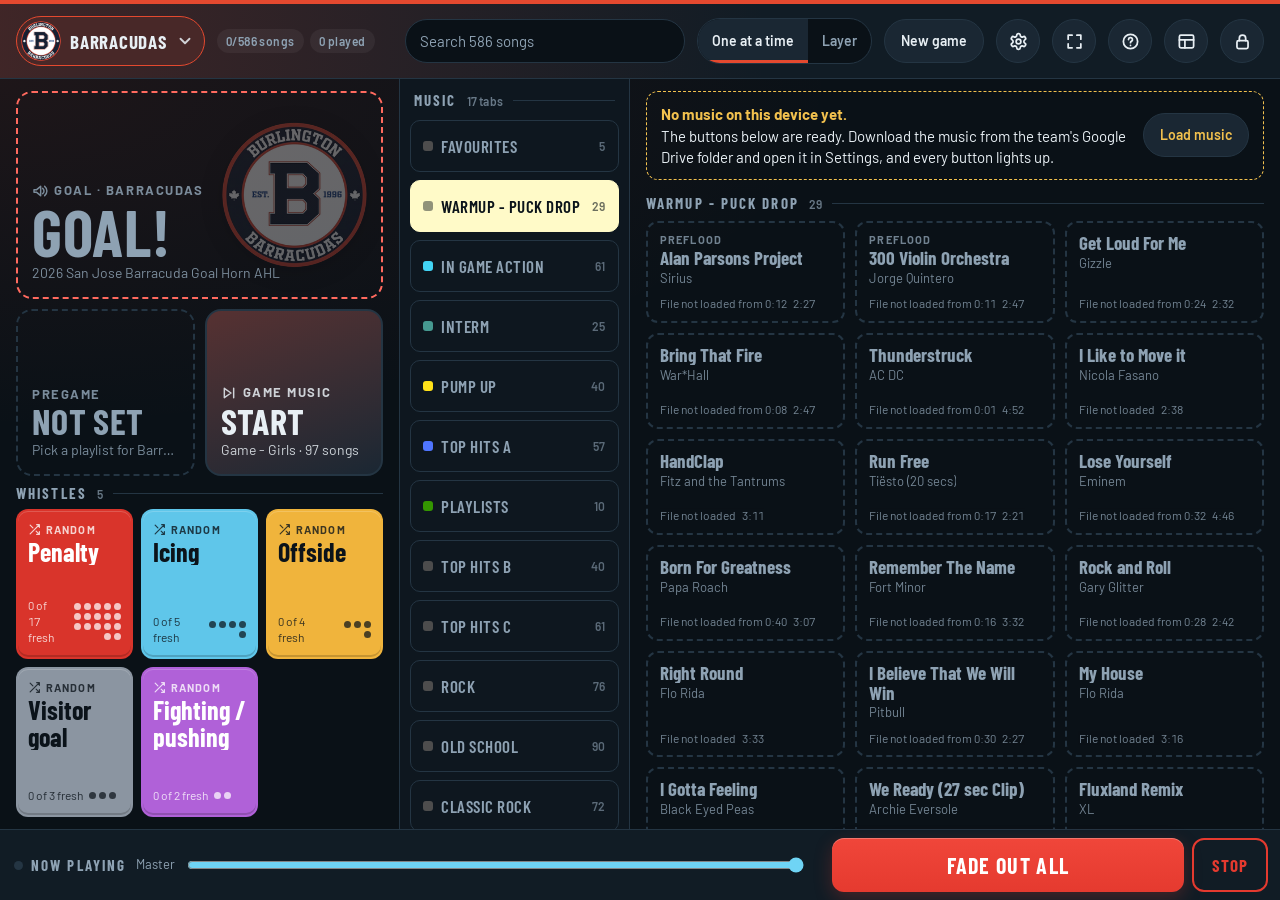
==== index.html @ 8b7231d2 "v3.6.0: Landscape fits a 10-11" tablet; Tab settings › Colour for new buttons - Landscape: header on" ====
<!doctype html>
<html lang="en">
<head>
<meta charset="utf-8">
<meta http-equiv="Content-Security-Policy" content="default-src 'self'; script-src 'self'; style-src 'self' 'unsafe-inline'; img-src 'self' data: blob:; media-src 'self' blob:; font-src 'self' data:; connect-src 'self' https://www.googleapis.com https://*.googleusercontent.com; worker-src 'self'; manifest-src 'self'; object-src 'none'; base-uri 'none'; form-action 'none'">
<meta name="viewport" content="width=device-width, initial-scale=1, viewport-fit=cover">
<meta name="theme-color" content="#0b131a">
<meta name="application-name" content="Rinkside">
<meta name="mobile-web-app-capable" content="yes">
<meta name="apple-mobile-web-app-title" content="Rinkside">
<meta name="apple-mobile-web-app-capable" content="yes">
<meta name="apple-mobile-web-app-status-bar-style" content="black-translucent">
<link rel="manifest" href="manifest.webmanifest">
<link rel="icon" type="image/png" sizes="192x192" href="icon-192.png">
<link rel="icon" type="image/svg+xml" href="icon.svg">
<link rel="apple-touch-icon" href="apple-touch-icon.png">
<title>Rinkside DJ</title>
<link rel="stylesheet" href="app.css">
</head>
<body>
<div class="app">
  <header class="head">
    <div id="teams" class="teams" role="group" aria-label="Team"></div>
    <div class="brand"><span id="projMeta" class="meta-line num">Loading…</span></div>
    <input id="search" class="search" type="search" placeholder="Search songs" aria-label="Search songs" autocomplete="off">
    <div id="mode" class="seg admin" role="group" aria-label="When a new sound starts">
      <button data-mode="one" aria-pressed="true">One at a time</button>
      <button data-mode="layer" aria-pressed="false">Layer</button>
    </div>
    <button id="newGame" class="btn admin">New game</button>
    <button id="editBtn" class="btn admin edit-toggle" aria-pressed="false"><svg viewBox="0 0 24 24" aria-hidden="true"><path d="M4 20h4L19 9l-4-4L4 16zM14 6l4 4"/></svg><span>Edit</span></button>
    <button id="settingsBtn" class="btn icon admin" aria-label="Settings" title="Settings"><svg viewBox="0 0 24 24" aria-hidden="true"><path d="M12.22 2h-.44a2 2 0 0 0-2 2v.18a2 2 0 0 1-1 1.73l-.43.25a2 2 0 0 1-2 0l-.15-.08a2 2 0 0 0-2.73.73l-.22.38a2 2 0 0 0 .73 2.73l.15.1a2 2 0 0 1 1 1.72v.51a2 2 0 0 1-1 1.74l-.15.09a2 2 0 0 0-.73 2.73l.22.38a2 2 0 0 0 2.73.73l.15-.08a2 2 0 0 1 2 0l.43.25a2 2 0 0 1 1 1.73V20a2 2 0 0 0 2 2h.44a2 2 0 0 0 2-2v-.18a2 2 0 0 1 1-1.73l.43-.25a2 2 0 0 1 2 0l.15.08a2 2 0 0 0 2.73-.73l.22-.39a2 2 0 0 0-.73-2.73l-.15-.08a2 2 0 0 1-1-1.74v-.5a2 2 0 0 1 1-1.74l.15-.09a2 2 0 0 0 .73-2.73l-.22-.38a2 2 0 0 0-2.73-.73l-.15.08a2 2 0 0 1-2 0l-.43-.25a2 2 0 0 1-1-1.73V4a2 2 0 0 0-2-2z"/><circle cx="12" cy="12" r="3"/></svg></button>
    <button id="fullBtn" class="btn icon" aria-pressed="false" aria-label="Full screen" title="Full screen" hidden><svg viewBox="0 0 24 24" aria-hidden="true"><path d="M4 9V4h5M20 9V4h-5M4 15v5h5M20 15v5h-5"/></svg></button>
    <button id="helpBtn" class="btn icon" aria-label="Help" title="Help"><svg viewBox="0 0 24 24" aria-hidden="true"><circle cx="12" cy="12" r="9"/><path d="M9.5 9.5a2.5 2.5 0 1 1 3.5 2.3c-.7.3-1 .9-1 1.7M12 17h.01"/></svg></button>
    <button id="viewBtn" class="btn admin view-btn" aria-haspopup="menu" aria-expanded="false"><svg viewBox="0 0 24 24" aria-hidden="true"><rect x="3" y="4" width="18" height="16" rx="2"/><path d="M3 10h18M10 10v10"/></svg><span>Change view</span></button>
    <button id="lockBtn" class="btn lock" aria-pressed="false" aria-label="Lock controls for volunteers"><svg viewBox="0 0 24 24" aria-hidden="true"><rect x="5" y="11" width="14" height="10" rx="2"/><path d="M8 11V8a4 4 0 0 1 8 0v3"/></svg><span>Lock</span></button>
  </header>

  <nav id="tabs" class="tabs" role="tablist" aria-label="Tabs"></nav>

  <main id="main" class="main"></main>

  <aside class="dock" aria-label="Now playing">
    <div class="dock-head">
      <h2><span class="live-dot" aria-hidden="true"></span>Now playing</h2>
      <label class="vol"><span>Master</span> <input id="master" type="range" min="0" max="1" step="0.01" aria-label="Master volume"></label>
    </div>
    <div id="dockList" class="dock-list"></div>
    <div class="dock-actions">
      <button id="fadeAll" class="fade-all">Fade out all</button>
      <button id="stopAll" class="stop-all">Stop</button>
    </div>
  </aside>
</div>

<!-- ============ Editor (filled in by app.js) ============ -->
<dialog id="editor" aria-labelledby="edTitle">
  <div class="dlg-head">
    <h2 id="edTitle">Edit</h2>
    <button id="edDone" class="btn">Done</button>
  </div>
  <div id="edBody" class="dlg-body"></div>
</dialog>

<!-- ============ Settings ============ -->
<dialog id="settings" aria-labelledby="settingsTitle" class="settings-dlg">
  <div class="dlg-head">
    <h2 id="settingsTitle">Settings</h2>
    <button id="closeSettings" class="btn">Done</button>
  <div class="stabs" role="tablist" aria-label="Settings sections">
    <button type="button" role="tab" id="stab-updates" data-stab="updates" aria-controls="spanel-updates">Updates</button>
    <button type="button" role="tab" id="stab-publish" data-stab="publish" aria-controls="spanel-publish" hidden>Publish <span id="pubCount" class="tab-count" hidden></span></button>
    <button type="button" role="tab" id="stab-playback" data-stab="playback" aria-controls="spanel-playback">Playback</button>
    <button type="button" role="tab" id="stab-phone" data-stab="phone" aria-controls="spanel-phone">This device</button>
  </div>
  </div>
  <div class="dlg-body">
    <section class="spanel" id="spanel-updates" role="tabpanel" aria-labelledby="stab-updates" data-panel="updates">
    <h3 id="driveSection">Get the newest music and buttons</h3>
    <p class="hint" id="driveIntroOnline">Gets the newest layout and any new or changed songs from the team's Google Drive folder (<b>Hockey Music App</b>). You'll sign in with your Google account: only people the organizer has shared the folder with can download. The first time downloads every song (about 2&nbsp;GB), so use good wifi and keep the app open until it finishes.</p>
    <p class="hint warn-text" id="driveNotReady" hidden>Getting music needs Google sign-in, which only works when Rinkside is opened from its Home Screen icon or its web address (scalisec.github.io/rinkside).</p>
    <div class="row">
      <button id="driveCheck" class="btn primary" hidden>Check for updates</button>
      <button id="driveSwitch" class="btn" hidden>Switch Google account</button>
    </div>
    <div id="driveStatus" class="drive-status">
    <div id="drivePlan" class="confirm" hidden>
      <p id="drivePlanText"></p>
      <label class="setting" id="driveLayoutRow"><span id="driveLayoutLbl"></span><input id="driveLayoutOpt" type="checkbox" checked></label>
      <label class="setting" id="driveSongsRow"><span id="driveSongsLbl"></span><input id="driveSongsOpt" type="checkbox" checked></label>
      <label class="setting" id="driveButtonsRow" hidden><span id="driveButtonsLbl"></span><input id="driveButtonsOpt" type="checkbox" checked></label>
      <label class="setting" id="drivePruneRow"><span id="drivePruneLbl"></span><input id="drivePruneOpt" type="checkbox"></label>
      <div class="row"><button id="driveGo" class="btn primary">Add to this device</button><button id="driveNo" class="btn">Cancel</button></div>
    </div>
    <div id="driveMeter" class="meter" hidden role="progressbar" aria-label="Progress"><i></i></div>
    <div class="row" id="driveStopRow" hidden><button id="driveStop" class="btn">Stop</button></div>
    <p id="driveProgress" class="progress drive-progress" aria-live="polite"></p>
    </div>
    <p id="driveLast" class="hint"></p>
    </section>

    <section class="spanel" id="spanel-publish" role="tabpanel" aria-labelledby="stab-publish" data-panel="publish" hidden>
    <div id="publishBox" class="publish" hidden>
      <p class="hint">Sends your changes, and any songs you added, to Google Drive. Volunteers get them the next time they tap Check for updates. Nothing in Drive is deleted, and Drive keeps earlier versions.</p>
      <div id="pubTargets" class="pub-targets">
        <div class="pub-row" id="pubBaseRow" data-target="base">
          <span class="pub-icon" aria-hidden="true"><svg viewBox="0 0 24 24"><path d="M9 18V5l12-2v13"/><circle cx="6" cy="18" r="3"/><circle cx="18" cy="16" r="3"/></svg></span>
          <span class="pub-text"><b>Shared library</b><small id="pubBaseSum"></small></span>
          <button id="drivePublish" class="btn">Publish</button>
        </div>
        <div id="pubTeams"></div>
      </div>
      <details id="redoBox" class="clean-list" hidden><summary id="redoSum">Changes you still need to make again</summary>
        <p class="hint">You got the latest layout from Drive before publishing, so these changes from this device were replaced. Make them again in Edit, then publish.</p>
        <ul id="redoList"></ul>
        <div class="row"><button id="redoClear" class="btn">Done, clear this list</button></div>
      </details>
      <div id="pubPlan" class="confirm" hidden>
        <p id="pubPlanText"></p>
        <div class="row"><button id="pubGo" class="btn primary">Publish now</button><button id="pubNo" class="btn">Cancel</button></div>
      </div>
    </div>
    <div id="advanced" class="advanced" hidden>
      <h3>Organizer</h3>
      <div id="adminRow" class="row" hidden><button id="adminOpen" class="btn">Admin: teams and access</button></div>
      <div class="share-card">
        <b>Layout file</b>
        <p class="hint">The tabs, buttons, playlists and teams in one small file: a backup, or a way to try a layout before publishing it. Drive also keeps earlier layouts in its version history.</p>
        <div class="row"><button id="saveLayout" class="btn">Save layout file…</button><label class="btn file-btn">Open a layout file<input id="openShow" type="file" accept=".json,application/json"></label></div>
      </div>
      <div id="confirmOpen" class="confirm" hidden>
        <p id="confirmText"></p>
        <div class="row"><button id="confirmYes" class="btn primary">Open it</button><button id="confirmNo" class="btn">Cancel</button></div>
      </div>
      <p id="shareProgress" class="progress" aria-live="polite"></p>
    </div>
    </section>

    <section class="spanel" id="spanel-playback" role="tabpanel" aria-labelledby="stab-playback" data-panel="playback" hidden>
    <div class="setting"><span>Fade-out length</span><span id="fadeLenOut" class="num"></span>
      <input id="fadeLen" type="range" min="0.5" max="8" step="0.5" aria-label="Fade-out length"></div>
    <div class="setting"><span>Playlist crossfade</span><span id="xfadeLenOut" class="num"></span>
      <input id="xfadeLen" type="range" min="0" max="10" step="0.5" aria-label="Playlist crossfade"></div>
    <label class="setting"><span>Skip songs already played this game</span><input id="skipPlayed" type="checkbox"></label>
    </section>

    <section class="spanel" id="spanel-phone" role="tabpanel" aria-labelledby="stab-phone" data-panel="phone" hidden>
    <h3>Teams</h3>
    <div id="teamList" class="team-list"></div>
    <details id="followWrap" class="follow" hidden><summary>Teams on this device</summary>
      <p class="hint">Pick the teams you run music for. Only these appear in the team button at the top.</p>
      <div id="followList"></div>
    </details>
    <h3>Music on this device</h3>
    <div id="libStat" class="stat">0</div>
    <p class="hint">Songs are saved on this device, so game day works without wifi. To add a new song to a button, use <b>Edit</b> › <b>Add songs</b>.</p>
    <div class="row"><button id="cleanCheck" class="btn">Clean up storage</button></div>
    <p class="hint">Finds extra copies of songs and songs no button uses, and tells you exactly what would be removed before anything is deleted. It can also remove all the music from this device.</p>
    <div id="cleanPlan" class="confirm" hidden>
      <p id="cleanIntro"></p>
      <label class="setting" id="cleanDupRow"><span><b id="cleanDupLbl"></b><br><small>The same song saved more than once (for example added by hand and downloaded from Drive). One copy of each is kept (the one from the team's Drive folder when there is one), so every button still plays.</small></span><input id="cleanDupOpt" type="checkbox" checked></label>
      <details id="cleanDupList" class="clean-list"><summary>See the copies that would be removed</summary><ul></ul></details>
      <label class="setting" id="cleanUnusedRow"><span><b id="cleanUnusedLbl"></b><br><small id="cleanUnusedWhy"></small></span><input id="cleanUnusedOpt" type="checkbox"></label>
      <details id="cleanUnusedList" class="clean-list"><summary>See the songs that would be removed</summary><ul></ul></details>
      <label class="setting" id="cleanAllRow"><span><b id="cleanAllLbl"></b><br><small>Every song on this device. The buttons stay, but nothing plays until you download the music again with <b>Check for updates</b> (about 2&nbsp;GB, on wifi).</small></span><input id="cleanAllOpt" type="checkbox"></label>
      <p id="cleanKept"></p>
      <p id="cleanAfter"></p>
      <div class="row"><button id="cleanGo" class="btn primary">Remove</button><button id="cleanNo" class="btn">Cancel</button></div>
    </div>
    <p id="cleanProgress" class="progress" aria-live="polite"></p>
    <p id="storageWarn" class="hint warn-text" hidden>This copy was opened in a way that can't save music on the device, so you'll need to add your music each time. Open Rinkside from its Home Screen icon (not a private browsing window) to keep your music.</p>
    <details id="missingWrap"><summary><span id="missingCount">0</span> songs still missing</summary><ul id="missingList" class="missing-list"></ul></details>
    <p id="storageInfo" class="hint"></p>
    <h3>Start over</h3>
    <p class="hint">Made a mess with Edit? This puts back the team's layout from Google Drive: the tabs, buttons and playlists everyone else has. Changes you made on this device are replaced. Your music stays.</p>
    <div class="row"><button id="resetShow" class="btn">Reset to the Drive layout</button></div>
    <p id="resetProgress" class="progress" aria-live="polite"></p>
    <p class="hint about" data-about></p>
    </section>
  </div>
</dialog>

<!-- ============ Admin (organizers only) ============ -->
<dialog id="admin" aria-labelledby="adminTitle" class="admin-dlg">
  <div class="dlg-head">
    <div class="admin-title"><h2 id="adminTitle">Admin</h2><small id="adminChecked">Teams, people and access</small></div>
    <div class="row"><button id="adminCheck" class="btn">Check again</button><button id="adminClose" class="btn">Done</button></div>
    <div class="stabs admin-tabs" role="tablist" aria-label="Admin views">
      <button type="button" role="tab" id="atab-teams" data-atab="teams" aria-controls="apanel-teams">Teams</button>
      <button type="button" role="tab" id="atab-people" data-atab="people" aria-controls="apanel-people">People</button>
      <button type="button" role="tab" id="atab-library" data-atab="library" aria-controls="apanel-library">Shared library</button>
    </div>
  </div>
  <div class="dlg-body">
    <p id="adminProgress" class="progress" aria-live="polite"></p>
    <section id="apanel-teams" class="apanel" role="tabpanel" aria-labelledby="atab-teams" data-apanel="teams">
      <div id="adminTiles" class="admin-tiles"></div>
      <div class="admin-tools">
        <label class="admin-search"><svg viewBox="0 0 24 24" aria-hidden="true"><circle cx="11" cy="11" r="7"/><path d="M20 20l-4-4"/></svg><input id="adminSearch" type="search" placeholder="Search teams or people" aria-label="Search teams or people" autocomplete="off"></label>
        <div id="adminFilters" class="admin-filters" role="group" aria-label="Show"></div>
        <button id="adminAddTeam" class="btn">+ Add a team</button>
      </div>
      <div class="admin-split">
        <div class="admin-list">
          <div class="admin-cols" aria-hidden="true"><span>Team</span><span>Music volunteers</span><span>Viewers</span><span>Own songs</span><span>Last published</span><span>Status</span></div>
          <div id="adminTeams" class="admin-teams" role="list"></div>
        </div>
        <aside id="adminDetail" class="admin-detail" aria-live="polite"></aside>
      </div>
    </section>
    <section id="apanel-people" class="apanel" role="tabpanel" aria-labelledby="atab-people" data-apanel="people" hidden>
      <div class="admin-tools">
        <label class="admin-search"><svg viewBox="0 0 24 24" aria-hidden="true"><circle cx="11" cy="11" r="7"/><path d="M20 20l-4-4"/></svg><input id="adminPeopleSearch" type="search" placeholder="Search people" aria-label="Search people" autocomplete="off"></label>
        <span id="adminPeopleCount" class="hint"></span>
        <button id="adminCopyAll" class="btn">Copy all emails</button>
      </div>
      <div class="admin-grid-wrap"><table id="adminPeople" class="admin-grid"></table></div>
      <p class="hint"><span class="role-chip editor">Editor</span> changes and publishes · <span class="role-chip viewer">Viewer</span> plays · <span class="role-chip missing">No library</span> has a team but not the shared library, so no music. Add or remove people with Share in Google Drive.</p>
    </section>
    <section id="apanel-library" class="apanel" role="tabpanel" aria-labelledby="atab-library" data-apanel="library" hidden>
      <p class="hint">Who the <b>Hockey Music App</b> folder is shared with. Editors can publish the shared library; Viewers can download it.</p>
      <div id="adminAccess" class="admin-access"><p class="hint">Tap Check again.</p></div>
      <p class="hint warn-text">Also add every new person in Google Cloud (Rinkside project › Google Auth Platform › Audience › <b>Test users</b>). The app can't see that list.</p>
    </section>
  </div>
</dialog>

<!-- ============ Help / FAQ ============ -->
<dialog id="help" aria-labelledby="helpTitle" class="help">
  <div class="dlg-head">
    <h2 id="helpTitle">Help</h2>
    <button class="btn" data-close-help>Done</button>
  </div>
  <div class="dlg-body">
    <p class="version-line" data-version></p>
    <a class="guide-link" href="guide/" target="_blank" rel="noopener">
      <svg viewBox="0 0 24 24" aria-hidden="true"><path d="M4 19.5A2.5 2.5 0 0 1 6.5 17H20V3H6.5A2.5 2.5 0 0 0 4 5.5z"/><path d="M4 19.5V21h16"/></svg>
      <span><b>Full guide</b><small>Every question, step by step, for iPhone and Android. Opens in your browser.</small></span>
      <svg class="out" viewBox="0 0 24 24" aria-hidden="true"><path d="M7 17L17 7M9 7h8v8"/></svg>
    </a>

    <h3>Game day</h3>
    <ol class="steps">
      <li>At home on wifi: <b>Settings › Check for updates</b>.</li>
      <li>At the rink: connect Bluetooth first, then open the app.</li>
      <li>Tap <b>New game</b> twice to clear last game's “Played” marks.</li>
      <li>Pick the music under the <b>Whistles</b> (In Game Action, Warmup…), then tap a button to play it. Tap it again to fade it out. <b>Game music</b>: each tap plays the next song.</li>
      <li><b>Fade out all</b> when the puck drops. <b>Stop</b> cuts everything at once.</li>
    </ol>

    <h3>Common questions</h3>
    <details><summary>Nothing plays.</summary>
      <p>Check the phone or tablet volume and the Master slider, and that Bluetooth is connected. Buttons with a dashed outline are songs not on this device yet: tap <b>Settings › Check for updates</b> on wifi.</p></details>
    <details><summary>The sound is a little late on the speaker.</summary>
      <p>Bluetooth always adds a short delay. Tap the goal horn as soon as the goal is scored. A cable to the sound system has no delay.</p></details>
    <details><summary>The screen turns off during the game.</summary>
      <p><b>iPhone / iPad:</b> Settings app › Display &amp; Brightness › Auto-Lock › the longest time. <b>Android:</b> Settings › Display › Screen timeout › the longest time.</p></details>
    <details><summary>It says “A new version of Rinkside is ready.”</summary>
      <p>Tap <b>Update now</b> when nothing is playing (close Settings first). Your music, buttons and settings stay. Small fixes install by themselves; the screen may blink for a second.</p></details>
    <details><summary>The team button shows the wrong teams.</summary>
      <p>It lists the teams your Google account has access to. Tap <b>Settings › Check for updates</b> on wifi. Team missing? Ask your organizer. Too many teams? <b>Settings › This device › Teams on this device</b>.</p></details>
    <details><summary>How do the random buttons (Penalty, Icing…) work?</summary>
      <p>Each tap plays a song from that group that hasn't played yet this game. A group with only a few songs comes back around sooner.</p></details>
    <details><summary>My phone is running out of space.</summary>
      <p><b>Settings › This device › Clean up storage</b>. It shows what it would remove before anything is deleted.</p></details>
    <details><summary>I'm my team's music volunteer. How do I change our music?</summary>
      <p>Tap <b>Check for updates</b>, then <b>Edit</b>. Tap the team button to pick the goal horn and playlists. Then <b>Settings › Publish</b> and tap <b>Publish</b> next to your team.</p></details>
    <details><summary>Where did the tabs go?</summary>
      <p>Everything is on <b>Game Day</b> now. GOAL!, Pregame, Game music and the Whistles stay at the top. Pick a tab right under the Whistles (a row on phones, a list on tablets) and its buttons appear. To switch, tap <b>Change view</b> next to the lock: <b>Classic</b> (the old screen), <b>Portrait</b> (row), <b>Landscape</b> (list) or <b>Default</b>. The tabs across the top come back in <b>Edit</b>.</p></details>
    <details><summary>How do I move a button?</summary>
      <p>Tap <b>Edit</b>, then <b>press and hold</b> the button until it lifts up, and drag it to its new spot. Then <b>Settings › Publish</b> so everyone gets the new order.</p></details>
    <details><summary>I made a mess. Can I undo?</summary>
      <p><b>Settings › This device › Reset to the Drive layout</b> (tap twice). Your music stays.</p></details>

    <div id="helpOrganizer" hidden>
    <h3>For organizers</h3>
    <p class="hint"><b>Settings › Publish</b> shows each place you can publish to and what changed. <b>Admin</b> (in the same tab) shows every team, who has access, and what needs attention. New songs you put in Drive get buttons when you tap Check for updates. To give a tab's new songs a colour (say, orange for Halloween): Edit › Tab settings › Colour for new buttons. To move a button, tap Edit, then press and hold it and drag. The full guide covers publishing, Admin and the layout file.</p>
    </div>

    <details id="whatsNew" class="whats-new"><summary>What's new</summary><div id="notesList"></div>
      <p class="hint"><a href="#appHistory" id="toHistory">Every past update</a></p></details>
    <details id="appHistory" class="whats-new app-history"><summary>App history: every update</summary><div id="historyList"></div></details>
    <p class="hint">Still stuck? Send your organizer the version line at the top and what happened.</p>
    <p class="hint about" data-about></p>
  </div>
</dialog>

<!-- ============ A question that needs an answer (e.g. songs already on this device) ============ -->
<dialog id="ask" class="ask" aria-labelledby="askTitle">
  <div class="dlg-head"><h2 id="askTitle"></h2></div>
  <div class="dlg-body">
    <p id="askText"></p>
    <details id="askListWrap" class="clean-list"><summary id="askListSum"></summary><ul id="askList"></ul></details>
    <div id="askBtns" class="ask-btns"></div>
  </div>
</dialog>

<div id="updateBar" class="update-bar" role="status" hidden>
  <p><svg viewBox="0 0 24 24" aria-hidden="true"><path d="M12 19V5M5 12l7-7 7 7"/></svg><span>A new version of Rinkside is ready<span id="updateVer"></span>.</span></p>
  <details id="updateNotes" class="rn-wrap" hidden><summary>See what's new</summary><div id="updateNotesList"></div></details>
  <div class="update-btns"><button id="updateNow" class="btn primary" type="button">Update now</button><button id="updateLater" class="btn" type="button">Later</button></div>
</div>
<div id="newsBar" class="update-bar" role="status" hidden>
  <p><svg viewBox="0 0 24 24" aria-hidden="true"><path d="M20 6 9 17l-5-5"/></svg><span>Rinkside updated to <span id="newsVer"></span>.</span></p>
  <div class="update-btns"><button id="newsSee" class="btn primary" type="button">See what's new</button><button id="newsOk" class="btn" type="button">OK</button></div>
</div>
<div id="toast" class="toast" role="status" hidden></div>

<script src="version.js"></script>
<script src="app.js"></script>
</body>
</html>
---- app.css ----
/* Fonts are bundled so the app looks the same with no internet at the rink. */
@font-face { font-family: "Barlow"; font-weight: 400; font-style: normal; font-display: swap; src: url(fonts/barlow-latin-400-normal.woff2) format("woff2"); }
@font-face { font-family: "Barlow"; font-weight: 500; font-style: normal; font-display: swap; src: url(fonts/barlow-latin-500-normal.woff2) format("woff2"); }
@font-face { font-family: "Barlow"; font-weight: 600; font-style: normal; font-display: swap; src: url(fonts/barlow-latin-600-normal.woff2) format("woff2"); }
@font-face { font-family: "Barlow"; font-weight: 700; font-style: normal; font-display: swap; src: url(fonts/barlow-latin-700-normal.woff2) format("woff2"); }
@font-face { font-family: "Barlow Condensed"; font-weight: 600; font-style: normal; font-display: swap; src: url(fonts/barlow-condensed-latin-600-normal.woff2) format("woff2"); }
@font-face { font-family: "Barlow Condensed"; font-weight: 700; font-style: normal; font-display: swap; src: url(fonts/barlow-condensed-latin-700-normal.woff2) format("woff2"); }

/* Rinkside Soundboard styles
   Single dark theme on purpose: rink booths are dim, and the button colours
   from your Sound Show project read best on a dark surface.
   --team is set from the selected team (logo colour or Settings). */

[hidden] { display: none !important; }

:root {
  color-scheme: dark;
  --bg: #0a1117;          /* booth dark, blue-biased */
  --bg-2: #0e171f;
  --panel: #111c25;       /* dock + header */
  --raised: #1a2733;      /* uncoloured buttons */
  --line: #24354388;
  --line-solid: #243543;
  --text: #e8eff4;
  --muted: #8ea2b3;
  --live: #6fd4f5;        /* ice blue = playing */
  --horn: #e53a2f;        /* goal-light red */
  --horn-press: #b8261d;
  --warn: #f2c14e;
  --ok: #7fd89a;
  --team: #1c9ad6;
  --on-team: #fff;
  --radius: 12px;
  --display: "Barlow Condensed", "Arial Narrow", "Roboto Condensed", system-ui, sans-serif;
  --body: "Barlow", system-ui, -apple-system, "Segoe UI", Roboto, sans-serif;
  --dock-w: 350px;
}

* { box-sizing: border-box; }
html, body { height: 100%; }
body {
  margin: 0;
  background: var(--bg);
  color: var(--text);
  font: 15px/1.35 var(--body);
  -webkit-tap-highlight-color: transparent;
  overscroll-behavior: none;
  user-select: none;
  -webkit-user-select: none;
}
input, select { user-select: text; }
button, input, select { font: inherit; color: inherit; }
button { cursor: pointer; touch-action: manipulation; }
:focus-visible { outline: 3px solid var(--live); outline-offset: 2px; }
.num { font-variant-numeric: tabular-nums; }
svg { width: 1em; height: 1em; fill: none; stroke: currentColor; stroke-width: 2.2; stroke-linecap: round; stroke-linejoin: round; flex: none; }

/* ---------- App frame ---------- */
.app {
  height: 100%;
  display: grid;
  grid-template-columns: minmax(0, 1fr) var(--dock-w);
  grid-template-rows: auto auto minmax(0, 1fr);
  grid-template-areas: "head dock" "tabs dock" "main dock";
}
.head { grid-area: head; }
.tabs { grid-area: tabs; }
.main { grid-area: main; }
.dock { grid-area: dock; }

/* ---------- Header ---------- */
.head {
  display: flex; flex-wrap: wrap; align-items: center; gap: 10px 12px;
  padding: 12px 16px;
  background:
    linear-gradient(90deg, color-mix(in srgb, var(--team) 22%, transparent), transparent 60%),
    var(--panel);
  border-top: 4px solid var(--team);
  border-bottom: 1px solid var(--line-solid);
}
.teams { display: flex; gap: 6px; }
.team {
  display: inline-flex; align-items: center; gap: 9px;
  background: transparent; border: 1px solid var(--line-solid); border-radius: 999px;
  padding: 4px 14px 4px 4px; min-height: 48px; color: var(--muted);
  transition: background .15s ease, color .15s ease, border-color .15s ease;
}
.team[aria-pressed="true"] { background: color-mix(in srgb, var(--tc) 26%, var(--panel)); border-color: var(--tc); color: var(--text); }
.team[aria-pressed="false"] .badge { filter: grayscale(1) opacity(.55); }
.team-name { font: 700 19px/1 var(--display); letter-spacing: .04em; text-transform: uppercase; }
.badge {
  width: 40px; height: 40px; border-radius: 50%; flex: none; overflow: hidden;
  display: inline-grid; place-items: center; background: #fff;
}
.badge img { width: 100%; height: 100%; object-fit: contain; }
.badge.round { background: transparent; }
.badge.square { border-radius: 9px; background: #cfe6f5; }
.badge.square img { object-fit: cover; }
.badge.mono { background: var(--tc); color: #fff; font: 700 20px/1 var(--display); box-shadow: inset 0 0 0 2px rgba(255,255,255,.35); }
.badge.lg { width: 64px; height: 64px; font-size: 32px; }
.brand { display: flex; min-width: 0; margin-right: auto; }
.meta-line { display: flex; gap: 6px; flex-wrap: wrap; }
.meta-line span {
  font-size: 12px; font-weight: 600; letter-spacing: .04em; color: var(--muted);
  background: rgba(255,255,255,.05); border-radius: 999px; padding: 4px 9px;
}
.search {
  flex: 1 1 170px; max-width: 280px;
  background: var(--bg); border: 1px solid var(--line-solid); border-radius: 999px;
  padding: 9px 14px; min-height: 44px;
}
.search::placeholder { color: var(--muted); }
.seg { display: inline-flex; border: 1px solid var(--line-solid); border-radius: 999px; overflow: hidden; background: var(--bg); }
.seg button {
  background: transparent; border: 0; padding: 9px 14px; min-height: 44px;
  color: var(--muted); font-weight: 600; font-size: 14px;
}
.seg button[aria-pressed="true"] { background: var(--raised); color: var(--text); box-shadow: inset 0 -3px 0 var(--team); }
.btn {
  display: inline-flex; align-items: center; justify-content: center; gap: 7px;
  background: var(--raised); border: 1px solid var(--line-solid); border-radius: 999px;
  padding: 9px 16px; min-height: 44px; font-weight: 600; font-size: 14px;
}
.btn.warn { border-color: var(--warn); color: var(--warn); }
.btn.icon { padding: 0; width: 44px; }
#fullBtn[aria-pressed="true"] { border-color: var(--live); color: var(--live); }
.btn svg { width: 19px; height: 19px; }
.lock { position: relative; overflow: hidden; }
.lock[aria-pressed="true"] { border-color: var(--warn); color: var(--warn); }
.lock::after {
  content: ""; position: absolute; inset: 0; background: rgba(242, 193, 78, .25);
  transform: scaleX(0); transform-origin: left;
}
.lock.holding::after { transform: scaleX(1); transition: transform 1.5s linear; }
body.locked .admin { display: none !important; }

/* ---------- Tabs ---------- */
.tabs {
  display: flex; gap: 8px; overflow-x: auto; scrollbar-width: none;
  padding: 10px 16px; border-bottom: 1px solid var(--line-solid); background: var(--bg-2);
}
.tabs::-webkit-scrollbar { display: none; }
.tab {
  flex: 0 0 auto; display: inline-flex; align-items: center; gap: 8px;
  background: transparent; border: 1px solid var(--line-solid); border-radius: 10px;
  padding: 8px 12px; min-height: 46px;
  font: 600 17px/1 var(--display); letter-spacing: .03em; text-transform: uppercase;
  color: var(--muted);
}
.tab i { width: 10px; height: 10px; border-radius: 3px; background: var(--c, var(--muted)); flex: none; }
.tab em { font: 600 12px/1 var(--body); font-style: normal; opacity: .6; }
.tab[aria-selected="true"] { background: var(--c); border-color: var(--c); color: var(--on, #0b131a); }
.tab[aria-selected="true"] i { background: currentColor; opacity: .45; }
.tab.gameday { color: var(--text); border-color: var(--horn); gap: 7px; }
.tab.gameday svg { width: 18px; height: 18px; color: var(--horn); }
.tab.gameday[aria-selected="true"] { background: var(--horn); color: #fff; }
.tab.gameday[aria-selected="true"] svg { color: #fff; }

/* ---------- Main ---------- */
.main {
  overflow-y: auto; padding: 16px 16px 28px;
  background: radial-gradient(1200px 500px at 0% 0%, color-mix(in srgb, var(--team) 9%, transparent), transparent 70%), var(--bg);
}
.banner {
  display: flex; flex-wrap: wrap; align-items: center; gap: 10px 16px;
  border: 1px dashed var(--warn); border-radius: var(--radius);
  padding: 12px 14px; margin-bottom: 16px; color: var(--warn);
}
.banner > div { flex: 1 1 260px; }
.banner p { margin: 2px 0 0; color: var(--text); }
.section-title {
  display: flex; align-items: baseline; gap: 10px;
  font: 700 15px/1 var(--display); letter-spacing: .14em; text-transform: uppercase;
  color: var(--muted); margin: 22px 0 10px;
}
.section-title span { font: 600 12px/1 var(--body); letter-spacing: .02em; text-transform: none; opacity: .7; }
.section-title::after { content: ""; flex: 1; height: 1px; background: var(--line-solid); align-self: center; }
.section-title:first-child { margin-top: 2px; }
.tab-title { color: var(--text); font-size: 22px; letter-spacing: .06em; }
.tab-title::before { content: ""; width: 12px; height: 12px; border-radius: 3px; background: var(--c); align-self: center; }

/* ---------- Game Day hero ---------- */
.hero {
  display: grid; gap: 12px;
  grid-template-columns: minmax(0, 2fr) minmax(0, 1fr) minmax(0, 1fr);
}
.hero-pad {
  --p: 0;
  position: relative; overflow: hidden; isolation: isolate;
  display: flex; flex-direction: column; justify-content: flex-end; align-items: flex-start; gap: 4px;
  min-height: 150px; padding: 14px 16px; text-align: left;
  border: 2px solid var(--line-solid); border-radius: 16px;
  background: linear-gradient(160deg, color-mix(in srgb, var(--team) 30%, var(--raised)), var(--raised));
  color: var(--text);
  transition: transform .06s ease;
}
.hero-pad:active { transform: scale(.98); }
.hero-pad::before {
  content: ""; position: absolute; inset: 0; z-index: -1;
  background: rgba(0,0,0,.25); transform-origin: left; transform: scaleX(var(--p));
}
.hero-k {
  display: inline-flex; align-items: center; gap: 6px;
  font: 700 13px/1 var(--body); letter-spacing: .12em; text-transform: uppercase; opacity: .85;
}
.hero-k svg { width: 16px; height: 16px; }
.hero-big { font: 700 64px/.9 var(--display); letter-spacing: .01em; text-transform: uppercase; }
.hero-big.small { font-size: 36px; }
.hero-sub { font-size: 14px; opacity: .85; max-width: 100%; overflow: hidden; text-overflow: ellipsis; white-space: nowrap; }
.hero-pad.goal {
  background:
    radial-gradient(120% 140% at 100% 0%, rgba(255, 140, 110, .45), transparent 55%),
    linear-gradient(160deg, #f0463a, #b91d15);
  border-color: #ff6a5f; color: #fff;
}
.hero-logo {
  position: absolute; right: 14px; top: 50%; transform: translateY(-50%);
  width: 104px; height: 104px; border-radius: 50%; overflow: hidden; z-index: -1;
  display: grid; place-items: center; background: rgba(255,255,255,.95);
  box-shadow: 0 0 0 6px rgba(255,255,255,.18);
}
.hero-logo img { width: 100%; height: 100%; object-fit: contain; }
.hero-logo.round { background: transparent; box-shadow: none; filter: drop-shadow(0 4px 12px rgba(0,0,0,.4)); width: 124px; height: 124px; }
.hero-logo.square { border-radius: 18px; box-shadow: 0 0 0 4px rgba(255,255,255,.85), 0 8px 20px rgba(0,0,0,.35); width: 118px; height: 118px; }
.hero-logo.square img { object-fit: cover; }
.hero-logo.mono { background: var(--tc); color: #fff; font: 700 56px/1 var(--display); }
.hero-pad.goal.is-playing { animation: goal-light 0.9s ease-in-out infinite alternate; }
@keyframes goal-light {
  from { box-shadow: 0 0 0 0 rgba(255, 70, 50, .0); }
  to { box-shadow: 0 0 0 6px rgba(255, 70, 50, .55), 0 0 40px 6px rgba(255, 70, 50, .45); }
}
.hero-pad.pl.is-playing { border-color: var(--live); }
.hero-pad.is-missing { background: transparent; border-style: dashed; color: var(--muted); }
.hero-pad.is-missing .hero-logo { opacity: .35; }

/* ---------- Pads ---------- */
.grid {
  display: grid; gap: 10px;
  grid-template-columns: repeat(auto-fill, minmax(156px, 1fr));
}
.grid.big { grid-template-columns: repeat(auto-fill, minmax(196px, 1fr)); }

.pad {
  --bg-pad: var(--raised); --fg-pad: var(--text); --p: 0;
  position: relative; overflow: hidden; isolation: isolate;
  display: flex; flex-direction: column; justify-content: space-between; gap: 8px;
  min-height: 96px; padding: 10px 12px 9px;
  background: var(--bg-pad); color: var(--fg-pad);
  border: 2px solid transparent; border-radius: var(--radius);
  box-shadow: inset 0 1px 0 rgba(255,255,255,.18), inset 0 -2px 0 rgba(0,0,0,.18);
  text-align: left;
  transition: transform .06s ease, filter .15s ease;
}
.grid.big .pad { min-height: 112px; }
.pad:active { transform: scale(.97); }
.pad .top { display: flex; flex-direction: column; gap: 2px; min-width: 0; }
.eyebrow {
  display: inline-flex; align-items: center; gap: 5px;
  font: 700 11px/1.2 var(--body); letter-spacing: .1em; text-transform: uppercase; opacity: .78;
  white-space: nowrap; overflow: hidden; text-overflow: ellipsis;
}
.eyebrow svg { width: 13px; height: 13px; }
.pad .name {
  font: 700 19px/1.05 var(--display);
  display: -webkit-box; -webkit-line-clamp: 2; -webkit-box-orient: vertical; overflow: hidden;
  overflow-wrap: anywhere;
}
.grid.big .pad .name { font-size: 26px; }
.pad .artist { font-size: 13px; opacity: .8; white-space: nowrap; overflow: hidden; text-overflow: ellipsis; }
.pad .meta {
  display: flex; justify-content: space-between; align-items: center; gap: 6px;
  font-size: 12px; opacity: .8; font-variant-numeric: tabular-nums;
}
.dots { display: flex; gap: 3px; flex-wrap: wrap; justify-content: flex-end; max-width: 60%; }
.dots i { width: 7px; height: 7px; border-radius: 50%; background: currentColor; opacity: .9; }
.dots i.used { opacity: .25; }
/* progress fill while playing */
.pad::before {
  content: ""; position: absolute; inset: 0; z-index: -1;
  background: rgba(0, 0, 0, .3);
  transform-origin: left; transform: scaleX(var(--p));
}
/* tap flash */
.pad::after, .hero-pad::after { content: ""; position: absolute; inset: 0; background: #fff; opacity: 0; pointer-events: none; }
.pad.hit::after, .hero-pad.hit::after { animation: flash .35s ease-out; }
@keyframes flash { from { opacity: .45; } to { opacity: 0; } }
.pad.is-playing { border-color: var(--live); box-shadow: 0 0 0 3px rgba(111, 212, 245, .28), inset 0 1px 0 rgba(255,255,255,.18); }
.pad.is-played:not(.is-playing) { filter: saturate(.4) brightness(.72); }
.pad .top::before { content: none; }
.pad.is-played:not(.is-playing) .meta span:first-child::before {
  content: "✓ Played"; font-weight: 700; letter-spacing: .06em; margin-right: 6px;
}
.pad.is-missing { background: transparent; color: var(--muted); border: 2px dashed var(--line-solid); box-shadow: none; }
.pad.is-missing .meta span:first-child::before { content: "File not loaded "; }
.pad.playlist, .pad.next { box-shadow: inset 0 0 0 2px rgba(255,255,255,.22); }
.pad.group .name { font-size: 30px; }

/* ---------- Dock (now playing) ---------- */
.dock {
  display: flex; flex-direction: column; min-height: 0;
  background: var(--panel); border-left: 1px solid var(--line-solid);
}
.dock-head { padding: 14px 14px 12px; border-bottom: 1px solid var(--line-solid); display: grid; gap: 10px; }
.dock-head h2 {
  display: flex; align-items: center; gap: 8px;
  margin: 0; font: 700 15px/1 var(--display); letter-spacing: .14em; text-transform: uppercase; color: var(--muted);
}
.live-dot { width: 9px; height: 9px; border-radius: 50%; background: var(--line-solid); }
body.has-audio .live-dot { background: var(--live); box-shadow: 0 0 0 0 rgba(111,212,245,.6); animation: pulse 1.4s ease-out infinite; }
@keyframes pulse { to { box-shadow: 0 0 0 8px rgba(111,212,245,0); } }
.vol { display: flex; align-items: center; gap: 10px; font-size: 13px; color: var(--muted); }
.vol input { flex: 1; accent-color: var(--live); min-height: 32px; }
.dock-list { flex: 1; overflow-y: auto; padding: 12px; display: grid; gap: 10px; align-content: start; }
.empty { display: grid; justify-items: center; gap: 12px; color: var(--muted); font-size: 14px; padding: 30px 8px; text-align: center; }
.empty-logo { width: 140px; height: 140px; overflow: hidden; opacity: .5; filter: grayscale(.3); display: grid; place-items: center; }
.empty-logo img { width: 100%; height: 100%; object-fit: contain; }
.empty-logo.round { border-radius: 50%; }
.empty-logo.square { border-radius: 20px; }
.empty-logo.square img { object-fit: cover; }
.empty-logo.mono { border-radius: 50%; background: var(--tc); color: #fff; font: 700 64px/1 var(--display); }
.eq { display: flex; align-items: flex-end; gap: 4px; height: 26px; }
.eq i { width: 6px; border-radius: 2px; background: var(--line-solid); }
.eq i:nth-child(1) { height: 40%; } .eq i:nth-child(2) { height: 80%; } .eq i:nth-child(3) { height: 55%; } .eq i:nth-child(4) { height: 25%; }
.card {
  background: var(--bg); border: 1px solid var(--line-solid); border-left: 4px solid var(--c, var(--raised));
  border-radius: var(--radius); padding: 10px 11px; display: grid; gap: 8px;
}
.card.fading { opacity: .5; }
.card-top { display: flex; gap: 10px; align-items: flex-start; }
.card-top .t { flex: 1; min-width: 0; font: 700 17px/1.1 var(--display); overflow-wrap: anywhere; }
.card-top .t b { display: block; font: 700 11px/1.3 var(--body); letter-spacing: .1em; text-transform: uppercase; color: var(--muted); }
.card-top .t small { display: block; font: 500 12px/1.3 var(--body); color: var(--muted); margin-top: 2px; }
.remain { font: 700 22px/1 var(--display); }
.remain.ending { color: var(--horn); }
.card.lead { background: linear-gradient(180deg, color-mix(in srgb, var(--c) 22%, var(--bg)), var(--bg)); }
.card.lead .t { font-size: 21px; }
.card.lead .remain { font-size: 42px; }
.bar { height: 6px; background: var(--raised); border-radius: 3px; overflow: hidden; }
.card.lead .bar { height: 8px; }
.bar i { display: block; height: 100%; width: 0; background: var(--live); }
.card-row { display: flex; align-items: center; gap: 8px; }
.card-row input[type=range] { flex: 1; accent-color: var(--live); min-height: 30px; }
.mini {
  display: inline-flex; align-items: center; gap: 6px;
  background: var(--raised); border: 1px solid var(--line-solid); border-radius: 8px;
  padding: 7px 11px; min-height: 40px; font-weight: 600; font-size: 13px;
}
.mini svg { width: 15px; height: 15px; }
.mini[aria-pressed="true"] { border-color: var(--live); color: var(--live); }
.card.pl { border-left-color: var(--live); border-style: dashed; border-left-style: solid; }
.upnext { font: 600 15px/1.2 var(--display); }
.upnext span { display: block; font: 700 11px/1.3 var(--body); letter-spacing: .1em; text-transform: uppercase; color: var(--muted); }
.pl-actions { display: flex; flex-wrap: wrap; gap: 6px; }
.pl-actions .mini.primary { background: var(--live); color: #062230; border-color: var(--live); }
.dock-actions { display: grid; grid-template-columns: 1fr auto; gap: 8px; padding: 12px; border-top: 1px solid var(--line-solid); }
.fade-all {
  background: linear-gradient(180deg, #f0463a, var(--horn)); color: #fff; border: 0; border-radius: var(--radius);
  min-height: 68px; font: 700 24px/1 var(--display); letter-spacing: .06em; text-transform: uppercase;
  box-shadow: inset 0 1px 0 rgba(255,255,255,.25), 0 6px 18px rgba(229, 58, 47, .25);
}
.fade-all:active { background: var(--horn-press); }
.stop-all {
  background: transparent; border: 2px solid var(--horn); color: var(--horn); border-radius: var(--radius);
  padding: 0 18px; font: 700 17px/1 var(--display); letter-spacing: .06em; text-transform: uppercase;
}

/* ---------- Settings dialog ---------- */
dialog {
  width: min(680px, calc(100% - 32px)); max-height: calc(100% - 32px);
  background: var(--panel); color: var(--text);
  border: 1px solid var(--line-solid); border-top: 4px solid var(--team); border-radius: 14px; padding: 0;
}
dialog::backdrop { background: rgba(3, 8, 12, .72); }
.dlg-head { position: sticky; top: 0; z-index: 1; background: var(--panel); display: flex; align-items: center; justify-content: space-between; padding: 14px 18px; border-bottom: 1px solid var(--line-solid); }
.dlg-head h2 { margin: 0; font: 700 24px/1 var(--display); text-transform: uppercase; letter-spacing: .04em; }
.dlg-body { padding: 6px 18px 20px; display: grid; gap: 4px; }
.dlg-body h3 { font: 700 15px/1 var(--display); letter-spacing: .14em; text-transform: uppercase; color: var(--muted); margin: 20px 0 8px; }
.dlg-body p { margin: 0 0 8px; }
.row { display: flex; flex-wrap: wrap; gap: 8px; align-items: center; }
.stat { font: 700 30px/1 var(--display); font-variant-numeric: tabular-nums; }
.stat small { font: 500 14px var(--body); color: var(--muted); }
.progress { color: var(--live); min-height: 1.4em; }
.hint { color: var(--muted); font-size: 13px; }
.setting { display: grid; grid-template-columns: 1fr auto; align-items: center; gap: 10px; padding: 6px 0; }
.setting input[type=range] { grid-column: 1 / -1; accent-color: var(--live); }
.setting input[type=checkbox] { width: 22px; height: 22px; accent-color: var(--live); }
details summary { cursor: pointer; color: var(--muted); padding: 6px 0; }
.missing-list { max-height: 220px; overflow: auto; font-size: 13px; color: var(--muted); margin: 0; padding-left: 18px; }
.file-btn { position: relative; overflow: hidden; }
.file-btn input { position: absolute; inset: 0; opacity: 0; cursor: pointer; }
.team-settings { display: grid; gap: 12px; }
.team-row { display: grid; gap: 10px; background: var(--bg); border: 1px solid var(--line-solid); border-radius: var(--radius); padding: 12px; }
.team-id { display: flex; gap: 12px; align-items: center; }
.team-id b { display: block; font: 700 20px/1.1 var(--display); text-transform: uppercase; letter-spacing: .04em; margin-bottom: 6px; }
.mini.colour input { width: 28px; height: 22px; padding: 0; border: 0; background: none; }
.field { display: grid; gap: 4px; font-size: 13px; color: var(--muted); }
.field select { background: var(--raised); color: var(--text); border: 1px solid var(--line-solid); border-radius: 8px; padding: 9px 10px; min-height: 42px; max-width: 100%; }

.toast {
  position: fixed; left: 50%; bottom: calc(24px + env(safe-area-inset-bottom, 0px)); transform: translateX(-50%);
  background: var(--text); color: var(--bg); padding: 10px 16px; border-radius: 999px;
  font-weight: 600; max-width: calc(100% - 32px); z-index: 50; box-shadow: 0 8px 24px rgba(0,0,0,.4);
}

/* ---------- Tablet portrait + phone ---------- */

/* ---------- Edit mode ---------- */
.edit-toggle[aria-pressed="true"] { background: var(--warn); border-color: var(--warn); color: #1a1403; }
.edit-mark { display: none; }
body.editing .pad .edit-mark {
  display: grid; place-items: center; position: absolute; top: 6px; right: 6px; z-index: 2;
  width: 26px; height: 26px; border-radius: 50%; background: rgba(0,0,0,.55); color: #fff;
}
body.editing .pad .edit-mark svg { width: 14px; height: 14px; }
body.editing .pad:not(.add-tile) { outline: 2px dashed rgba(242, 193, 78, .55); outline-offset: -2px; }
body.editing .hero-pad { outline: 2px dashed rgba(242, 193, 78, .7); outline-offset: -4px; }
.banner.edit { border-style: solid; background: rgba(242, 193, 78, .08); }
.section-title .mini { margin-left: 8px; letter-spacing: 0; text-transform: none; font: 600 13px/1 var(--body); color: var(--text); }
.add-tile {
  align-items: center; justify-content: center; text-align: center; gap: 4px;
  background: transparent; color: var(--warn); border: 2px dashed var(--warn); box-shadow: none;
  font: 700 17px/1.1 var(--display); text-transform: uppercase; letter-spacing: .04em; cursor: pointer;
}
.add-tile svg { width: 26px; height: 26px; }
.add-tile small { font: 500 12px var(--body); text-transform: none; letter-spacing: 0; color: var(--muted); }
.add-tile input { position: absolute; inset: 0; opacity: 0; cursor: pointer; }
.tab.new-tab { color: var(--warn); border: 2px dashed var(--warn); }
.tab.new-tab svg { width: 16px; height: 16px; }

/* ---------- Editor + settings forms ---------- */
.dlg-body h4 { font: 700 13px/1.2 var(--body); letter-spacing: .1em; text-transform: uppercase; color: var(--muted); margin: 16px 0 6px; }
.dlg-body .field { margin-bottom: 8px; }
.field input[type=text], .field input[type=number], .dlg-body input[type=search], .field select {
  width: 100%; background: var(--bg); color: var(--text); border: 1px solid var(--line-solid);
  border-radius: 8px; padding: 10px 11px; min-height: 44px; font-size: 16px;
}
.field input:focus, .dlg-body input[type=search]:focus, .field select:focus { border-color: var(--live); outline: none; }
.field b { color: var(--text); }
.two { display: grid; grid-template-columns: repeat(auto-fit, minmax(200px, 1fr)); gap: 0 12px; }
.spacer { flex: 1; }
.swatches { display: flex; flex-wrap: wrap; gap: 6px; }
.sw {
  width: 36px; height: 36px; border-radius: 8px; border: 2px solid var(--line-solid); background: var(--c, var(--raised));
  padding: 0; display: grid; place-items: center; color: var(--muted); font-size: 18px; position: relative; overflow: hidden;
}
.sw.on { border-color: var(--text); box-shadow: 0 0 0 2px var(--bg), 0 0 0 4px var(--text); }
.sw.custom { background: conic-gradient(#e53a2f, #f0b43c, #2f9e5b, #5fc6ea, #8a5cf6, #e056b5, #e53a2f); cursor: pointer; }
.sw.custom input { position: absolute; inset: 0; opacity: 0; width: 100%; height: 100%; cursor: pointer; }
.file-row { display: flex; flex-wrap: wrap; gap: 8px; align-items: center; }
.file-state { font-size: 13px; overflow-wrap: anywhere; flex: 1 1 220px; }
.file-state.ok { color: var(--ok, #7fd89a); }
.file-state.miss { color: var(--warn); }
.cut { border: 1px solid var(--line-solid); border-radius: var(--radius); padding: 12px; margin: 6px 0 12px; background: var(--bg); display: grid; gap: 8px; }
.cut-head { display: flex; justify-content: space-between; align-items: baseline; gap: 10px; }
.cut-head b { font: 700 16px/1 var(--display); text-transform: uppercase; letter-spacing: .06em; }
#edPos { color: var(--live); font-size: 13px; }
.mini.primary, .btn.primary { background: var(--live); color: #062230; border-color: var(--live); }
.mini.danger { border-color: rgba(229, 58, 47, .6); color: #ff8a80; }
.mini.warn, .btn.warn { border-color: var(--warn); color: var(--warn); }
.mini.icon { min-width: 40px; justify-content: center; padding: 7px; }
.song-list { margin: 0; padding: 0; list-style: none; display: grid; gap: 4px; counter-reset: song; max-height: 300px; overflow-y: auto; }
.song-list li { display: flex; align-items: center; gap: 6px; background: var(--bg); border: 1px solid var(--line-solid); border-radius: 8px; padding: 4px 4px 4px 10px; counter-increment: song; }
.song-list li::before { content: counter(song); color: var(--muted); font-size: 12px; min-width: 20px; font-variant-numeric: tabular-nums; }
.song-list li.hint::before { content: none; }
.song-list li span { flex: 1; min-width: 0; font-size: 14px; overflow-wrap: anywhere; }
.pick-list { display: grid; gap: 4px; max-height: 260px; overflow-y: auto; margin-top: 8px; }
.pick { text-align: left; background: var(--raised); border: 1px solid var(--line-solid); border-radius: 8px; padding: 9px 11px; font-size: 14px; }
.pick:active { background: var(--live); color: #062230; }
.grp-row {
  display: grid; grid-template-columns: minmax(0, 1fr) minmax(0, 1.4fr) auto auto auto; gap: 8px; align-items: end;
  background: var(--bg); border: 1px solid var(--line-solid); border-radius: 10px; padding: 8px 10px; margin-bottom: 6px;
}
.grp-row.moment { grid-template-columns: minmax(0, 1fr) auto auto; }
.grp-row .field { margin: 0; }
.grp-row .cnt { font-size: 13px; color: var(--live); padding-bottom: 12px; white-space: nowrap; }
.grp-row .mini { margin-bottom: 2px; }
.colour-field input[type=color] { width: 48px; height: 44px; border: 1px solid var(--line-solid); border-radius: 8px; background: var(--bg); padding: 3px; }
.team-list { display: grid; gap: 8px; }
.team-line { display: flex; align-items: center; gap: 10px; background: var(--bg); border: 1px solid var(--line-solid); border-radius: 10px; padding: 8px 10px; }
.team-line b { flex: 1; font: 700 17px/1.1 var(--display); text-transform: uppercase; letter-spacing: .04em; }
.share-grid { display: grid; grid-template-columns: repeat(auto-fit, minmax(230px, 1fr)); gap: 10px; margin-bottom: 10px; }
.share-card { background: var(--bg); border: 1px solid var(--line-solid); border-radius: var(--radius); padding: 12px; display: grid; gap: 6px; align-content: start; }
.share-card b { font: 700 18px/1.1 var(--display); text-transform: uppercase; letter-spacing: .04em; }
.share-card .btn { justify-self: start; }
.confirm { border: 1px solid var(--warn); border-radius: var(--radius); padding: 12px; margin: 10px 0; background: rgba(242, 193, 78, .08); }
.warn-text { color: var(--warn); }

/* ---------- Help ---------- */
dialog.help { width: min(720px, calc(100% - 32px)); }
.help .steps { margin: 0; padding-left: 20px; display: grid; gap: 6px; line-height: 1.45; }
.help details { border-bottom: 1px solid var(--line-solid); padding: 4px 0; }
.help details summary { color: var(--text); font-weight: 600; padding: 10px 0; font-size: 16px; }
.help details p { margin: 0 0 10px; line-height: 1.5; color: #cdd8e1; max-width: 62ch; }
.help details[open] summary { color: var(--live); }

@media (max-width: 899px) {
  .app {
    grid-template-columns: minmax(0, 1fr);
    grid-template-rows: auto auto minmax(0, 1fr) auto;
    grid-template-areas: "head" "tabs" "main" "dock";
  }
  .dock { border-left: 0; border-top: 1px solid var(--line-solid); max-height: 46vh; max-height: 46dvh; }
  .dock-head { grid-template-columns: auto 1fr; align-items: center; padding: 8px 14px; }
  .dock-list { flex: 0 1 auto; min-height: 0; padding: 8px 12px; }
  .dock-list:has(.empty) { display: none; }
  .card.lead .remain { font-size: 32px; }
  .dock-actions { padding: 8px 12px calc(8px + env(safe-area-inset-bottom, 0px)); }
  .fade-all { min-height: 58px; }
  .hero { grid-template-columns: minmax(0, 1fr) minmax(0, 1fr); }
  .hero-pad.goal { grid-column: 1 / -1; }
}
@media (max-width: 560px) {
  .head { gap: 8px; padding: 10px 12px; }
  .team { padding-right: 10px; min-height: 44px; }
  .team-name { font-size: 16px; }
  .badge { width: 36px; height: 36px; }
  .brand { order: 6; }
  .search { max-width: none; order: 5; flex-basis: 100%; }
  .seg button { padding: 8px 11px; }
  .btn { padding: 8px 13px; }
  .lock span { display: none; }
  .view-btn span { display: none; }
  .view-btn { width: 44px; padding: 0; }
  .edit-toggle span { display: none; }
  .edit-toggle { width: 44px; padding: 0; }
  .grp-row { grid-template-columns: 1fr 1fr; }
  .grp-row .field:nth-child(2) { grid-column: 1 / -1; order: 3; }
  .lock { width: 44px; padding: 0; }
  .grid, .grid.big { grid-template-columns: repeat(2, minmax(0, 1fr)); gap: 8px; }
  .pad { min-height: 88px; }
  .grid.big .pad .name { font-size: 21px; }
  .pad.group .name { font-size: 24px; }
  .hero { gap: 8px; }
  .hero-pad { min-height: 118px; padding: 12px; }
  .hero-big { font-size: 50px; }
  .hero-big.small { font-size: 26px; }
  .hero-logo, .hero-logo.round, .hero-logo.square { width: 84px; height: 84px; }
}
@media (prefers-reduced-motion: reduce) {
  .pad, .hero-pad { transition: none; }
  .pad:active, .hero-pad:active { transform: none; }
  .hero-pad.goal.is-playing { animation: none; box-shadow: 0 0 0 6px rgba(255, 70, 50, .55); }
  .pad.hit::after, .hero-pad.hit::after { animation: none; }
  body.has-audio .live-dot { animation: none; }
}

/* Google Drive sync */
.meter { height: 10px; border-radius: 99px; background: var(--raised); overflow: hidden; margin: 10px 0 4px; }
.meter i { display: block; height: 100%; width: 0; background: var(--live); transition: width .3s ease; }
.confirm .setting { margin: 8px 0; }
#driveConn { margin-top: 6px; }
#driveConn summary { cursor: pointer; color: var(--muted); font-size: 13px; padding: 6px 0; }
.about { margin-top: 18px; text-align: center; opacity: .8; }
.file-btn.disabled { opacity: .5; pointer-events: none; }
.howto { margin: 6px 0 4px; }
.howto .steps { margin: 6px 0; padding-left: 20px; }
.howto .steps li { margin: 6px 0; font-size: 14px; }
.publish { margin: 12px 0 4px; padding: 12px; border: 1px dashed var(--line, #2a3b4a); border-radius: 12px; display: grid; gap: 8px; }
.publish h4 { margin: 0; }

/* version and build at the top of Help */
.version-line { display: inline-block; margin: 2px 0 6px; padding: 4px 10px; border-radius: 99px; background: var(--raised); color: var(--muted); font-size: 13px; font-variant-numeric: tabular-nums; }

/* Update progress: sits right under Check for updates */
.drive-status { display: grid; gap: 6px; }
.meter { position: relative; height: 14px; }
.meter.working i { width: 35% !important; animation: meter-slide 1.1s ease-in-out infinite alternate; }
@keyframes meter-slide { from { margin-left: 0; } to { margin-left: 65%; } }
@media (prefers-reduced-motion: reduce) { .meter.working i { animation: none; width: 100% !important; opacity: .5; } }
body.syncing .drive-progress { font-size: 16px; font-weight: 600; }

/* iPhone camera cut-out (notch / Dynamic Island) and rounded corners: keep controls clear of them */
.head {
  padding-top: calc(12px + env(safe-area-inset-top, 0px));
  padding-left: max(16px, env(safe-area-inset-left, 0px));
  padding-right: max(16px, env(safe-area-inset-right, 0px));
}
.tabs, .main { padding-left: max(16px, env(safe-area-inset-left, 0px)); padding-right: max(16px, env(safe-area-inset-right, 0px)); }
dialog { max-height: calc(100% - 32px - env(safe-area-inset-top, 0px) - env(safe-area-inset-bottom, 0px)); }

/* Team picker: one button for the current team, tap for the list */
.tpick { padding-right: 10px; color: var(--text); background: color-mix(in srgb, var(--tc) 26%, var(--panel)); border-color: var(--tc); }
.tpick .caret { width: 18px; height: 18px; fill: none; stroke: currentColor; stroke-width: 2.5; stroke-linecap: round; stroke-linejoin: round; opacity: .85; }
.tpick[aria-expanded="true"] .caret { transform: rotate(180deg); }
.tscrim { position: fixed; inset: 0; z-index: 40; background: rgba(3, 8, 12, .45); }
.tmenu { position: fixed; z-index: 50; min-width: 260px; max-width: calc(100vw - 16px); max-height: 70vh; overflow-y: auto;
  background: var(--panel); border: 1px solid var(--line-solid); border-radius: 16px; box-shadow: 0 18px 40px rgba(0, 0, 0, .45); padding: 6px; display: grid; gap: 4px; }
.tmenu h4 { margin: 6px 10px 4px; font: 700 12px/1 var(--display); letter-spacing: .14em; text-transform: uppercase; color: var(--muted); }
.trow { display: flex; align-items: center; gap: 10px; padding: 8px 10px; min-height: 52px; border-radius: 12px; border: 0; background: transparent; color: var(--text); text-align: left;
  font: 700 17px/1 var(--display); letter-spacing: .04em; text-transform: uppercase; }
.trow small { display: block; margin-top: 3px; font: 500 12px/1.2 var(--body); text-transform: none; letter-spacing: 0; color: var(--muted); }
.trow.on { background: color-mix(in srgb, var(--team) 22%, transparent); }
.trow:hover, .trow:focus-visible { background: var(--raised); }
.trow .tick { margin-left: auto; color: var(--live); }
.trow .tick svg, .trow.add svg { width: 18px; height: 18px; fill: none; stroke: currentColor; stroke-width: 2; }
.trow.add { color: var(--live); font-size: 15px; }

/* ---------- New version ready (2.2.1) ---------- */
.update-bar {
  position: fixed; left: 50%; transform: translateX(-50%); bottom: calc(16px + env(safe-area-inset-bottom, 0px)); z-index: 49;
  width: min(520px, calc(100% - 32px)); display: flex; align-items: center; justify-content: space-between; flex-wrap: wrap; gap: 10px 14px;
  background: var(--raised); color: var(--text); border: 1px solid var(--line-solid); border-radius: 14px;
  padding: 12px 14px; box-shadow: 0 10px 30px rgba(0,0,0,.45);
}
.update-bar p { margin: 0; font-weight: 600; display: flex; align-items: center; gap: 8px; }
.update-bar svg { width: 18px; height: 18px; flex: none; fill: none; stroke: currentColor; stroke-width: 2.4; stroke-linecap: round; stroke-linejoin: round; }
.update-btns { display: flex; gap: 8px; }

/* ---------- Clean up storage and questions (2.3.0) ---------- */
.clean-list { margin: 0 0 8px; }
.clean-list summary { cursor: pointer; color: var(--muted); font-size: 14px; padding: 4px 0; }
.clean-list ul { max-height: 220px; overflow-y: auto; margin: 6px 0 0; padding-left: 18px; font-size: 13px; overflow-wrap: anywhere; }
.clean-list li small { color: var(--muted); }
.confirm .setting small { color: var(--muted); font-size: 13px; line-height: 1.35; }
dialog.ask { width: min(480px, calc(100% - 32px)); }
.ask-btns { display: flex; flex-wrap: wrap; gap: 8px; margin-top: 8px; }
.ask-btns .btn { flex: 1 1 auto; }
.advanced { margin: 6px 0 10px; border: 1px solid var(--line-solid); border-radius: var(--radius); padding: 0 12px; }
.advanced > summary { cursor: pointer; padding: 12px 0; font-weight: 600; color: var(--muted); }
.advanced[open] > summary { color: var(--text); }
.advanced .share-card { margin-bottom: 12px; }

/* ---------- Release notes (2.5.0) ---------- */
.update-bar { flex-direction: column; align-items: stretch; }
.update-bar > p { flex-wrap: nowrap; }
.update-bar .update-btns { justify-content: flex-start; }
.rn-wrap > summary { cursor: pointer; color: var(--muted); font-size: 14px; padding: 2px 0; }
.rn-wrap[open] > summary { color: var(--text); }
#updateNotesList { max-height: min(40vh, 320px); overflow-y: auto; margin-top: 6px; }
ul.rn { list-style: none; margin: 4px 0 8px; padding: 0; display: grid; gap: 6px; font-size: 14px; line-height: 1.4; }
ul.rn li { display: flex; gap: 8px; align-items: baseline; }
.rn-tag { flex: none; min-width: 52px; text-align: center; font: 700 11px/1.6 var(--body); letter-spacing: .06em; text-transform: uppercase; border-radius: 6px; padding: 0 6px; }
.rn-tag.new { background: #1f6f43; color: #e9fff2; }
.rn-tag.improved { background: #22507a; color: #eaf4ff; }
.rn-tag.fixed { background: #7a4b12; color: #fff3e3; }
.rn-head { margin: 8px 0 2px; font-weight: 700; font-size: 13px; color: var(--muted); }
.whats-new { border: 1px solid var(--line-solid); border-radius: var(--radius); padding: 0 12px; margin: 4px 0 8px; }
.whats-new > summary { cursor: pointer; padding: 12px 0; font-weight: 700; }
.rn-ver { margin: 0 0 8px; }
.rn-ver > summary { cursor: pointer; font-weight: 600; padding: 4px 0; }
.rn-ver small { color: var(--muted); font-weight: 400; }

/* empty status lines take no room (3.0) */
.progress:empty, #driveLast:empty { margin: 0; padding: 0; min-height: 0; }

/* 3.1: teams, permissions, Admin */
.row-inline { display: contents; }
.tab.is-hidden { opacity: .45; text-decoration: line-through; }
.lock-note { margin: -4px 0 10px; }
.team-line small { display: block; font-weight: 400; color: var(--muted); font-size: 12px; }
.follow { margin: 8px 0 4px; }
.follow summary { cursor: pointer; color: var(--muted); }
.follow .setting span { display: inline-flex; align-items: center; gap: 8px; }
.admin-access p { margin: 6px 0; font-size: 14px; }

/* 3.1.2: full update list at the end of Help */
.app-history { margin-top: 18px; }

/* 3.3: Settings tabs and the Publish list */
.settings-dlg .dlg-head { flex-wrap: wrap; row-gap: 12px; }
.stabs { flex-basis: 100%; display: grid; grid-template-columns: repeat(auto-fit, minmax(0, 1fr)); grid-auto-flow: column; gap: 4px; padding: 4px; border-radius: 999px; background: var(--bg); border: 1px solid var(--line-solid); }
.stabs [role=tab] { min-height: 40px; padding: 0 8px; border: 0; border-radius: 999px; background: transparent; color: var(--muted); font: 600 14px var(--body); cursor: pointer; white-space: nowrap; }
.stabs [role=tab][hidden] { display: none; }
.stabs [role=tab].on { background: var(--text); color: var(--bg); font-weight: 700; }
.stabs [role=tab]:focus-visible { outline: 2px solid var(--live); outline-offset: 2px; }
.tab-count { display: inline-grid; place-items: center; min-width: 18px; height: 18px; padding: 0 5px; margin-left: 2px; border-radius: 9px; background: var(--horn); color: #fff; font-size: 12px; font-weight: 700; vertical-align: 1px; }
.tab-count[hidden] { display: none; }
.spanel[hidden] { display: none; }
.spanel { display: grid; gap: 4px; }
.pub-targets { display: grid; gap: 8px; margin: 8px 0 4px; }
.pub-row { display: flex; align-items: center; gap: 12px; padding: 12px; border-radius: var(--radius); background: var(--bg); border: 1px solid var(--line-solid); }
.pub-row[hidden] { display: none; }
.pub-row.changed { border-color: #2f5a72; background: color-mix(in srgb, var(--live) 7%, var(--bg)); }
.pub-row.changed small { color: var(--warn); }
.pub-text { flex: 1; min-width: 0; display: grid; gap: 2px; }
.pub-text b { font-weight: 600; }
.pub-text small { color: var(--muted); font-size: 13px; overflow-wrap: anywhere; }
.pub-text small.pub-warn { color: var(--danger, #ff6b5b); font-weight: 600; }
.pub-icon { width: 40px; height: 40px; flex: none; display: grid; place-items: center; border-radius: 10px; background: var(--raised); }
.pub-icon svg { width: 20px; height: 20px; fill: none; stroke: var(--text); stroke-width: 2; }
#pubTeams { display: grid; gap: 8px; }
.advanced h3 { margin-top: 24px; }

/* 3.3: Admin with Teams / People / Shared library tabs */
dialog.admin-dlg { width: min(1180px, calc(100% - 32px)); }
.admin-dlg .dlg-head { flex-wrap: wrap; row-gap: 12px; }
.admin-title { display: grid; gap: 4px; }
.admin-title small { color: var(--muted); font-size: 13px; }
.apanel { display: grid; gap: 12px; }
.apanel[hidden] { display: none; }
.admin-tiles { display: grid; grid-template-columns: repeat(auto-fit, minmax(180px, 1fr)); gap: 12px; margin-top: 8px; }
.admin-tile { display: grid; gap: 2px; padding: 12px 14px; border-radius: var(--radius); background: var(--bg); border: 1px solid var(--line-solid); }
.admin-tile .k { color: var(--muted); font-size: 12px; font-weight: 700; letter-spacing: .08em; text-transform: uppercase; }
.admin-tile b { font: 700 32px/1.1 var(--display); }
.admin-tile b .u { font-size: 17px; color: var(--muted); }
.admin-tile small { color: var(--muted); font-size: 13px; }
.admin-tile.warn { background: #2a1d0c; border-color: #6b4a12; }
.admin-tile.warn .k, .admin-tile.warn b { color: var(--warn); }
.admin-tile .bar { display: block; height: 6px; border-radius: 3px; background: var(--line-solid); margin: 4px 0 2px; overflow: hidden; }
.admin-tile .bar i { display: block; height: 100%; background: var(--live); min-width: 2px; }
.admin-tools { display: flex; flex-wrap: wrap; gap: 8px; align-items: center; }
.admin-search { flex: 1 1 240px; display: flex; align-items: center; gap: 8px; min-height: 44px; padding: 0 14px; border-radius: 999px; background: var(--bg); border: 1px solid var(--line-solid); color: var(--muted); }
.admin-search svg { width: 16px; height: 16px; flex: none; fill: none; stroke: currentColor; stroke-width: 2; }
.admin-search input { flex: 1; min-width: 0; background: transparent; border: 0; color: var(--text); font: 15px var(--body); outline: none; }
.admin-search:focus-within { border-color: var(--live); }
.admin-filters { display: flex; flex-wrap: wrap; gap: 6px; }
.chip { min-height: 36px; padding: 0 14px; border-radius: 999px; border: 1px solid var(--line-solid); background: transparent; color: var(--text); font: 600 14px var(--body); cursor: pointer; }
.chip.on { background: var(--text); color: var(--bg); border-color: var(--text); }
.chip.warn { border-color: #6b4a12; color: var(--warn); }
.chip.warn.on { background: var(--warn); color: #1a1403; }
.admin-split { display: grid; grid-template-columns: minmax(0, 1fr) 340px; gap: 16px; align-items: start; }
.admin-list { border: 1px solid var(--line-solid); border-radius: 14px; overflow: hidden; background: var(--bg-2); }
.admin-cols, .admin-team-btn { display: grid; grid-template-columns: 2.3fr 1.6fr .7fr .7fr 1.3fr 1.1fr; gap: 10px; align-items: center; }
.admin-cols { padding: 10px 14px; color: var(--muted); font-size: 11px; font-weight: 700; letter-spacing: .08em; text-transform: uppercase; border-bottom: 1px solid var(--line-solid); }
.admin-team { border-bottom: 1px solid var(--line); }
.admin-team:last-child { border-bottom: 0; }
.admin-team-btn { width: 100%; padding: 10px 14px; border: 0; background: transparent; color: var(--text); font: 14px var(--body); text-align: left; cursor: pointer; }
.admin-team-btn:hover { background: color-mix(in srgb, var(--text) 4%, transparent); }
.admin-team.sel .admin-team-btn { background: color-mix(in srgb, var(--live) 9%, transparent); box-shadow: inset 3px 0 0 var(--live); }
.admin-team-btn:focus-visible { outline: 2px solid var(--live); outline-offset: -2px; }
.c-team { display: flex; align-items: center; gap: 10px; min-width: 0; }
.c-team > span { display: grid; min-width: 0; }
.c-team b { font-weight: 600; font-size: 15px; overflow: hidden; text-overflow: ellipsis; white-space: nowrap; }
.c-team small, .c-vol, .c-pub { color: #c3d0db; font-size: 13px; }
.c-team small { color: var(--muted); }
.lbl { display: none; }
.pill { display: inline-block; padding: 3px 10px; border-radius: 999px; font-size: 12px; font-weight: 700; background: var(--raised); color: #c3d0db; white-space: nowrap; }
.pill.ok { background: #103222; color: var(--ok); }
.pill.warn { background: #3a2a0d; color: var(--warn); }
.admin-empty { padding: 16px; }
.admin-detail { position: sticky; top: 8px; display: grid; gap: 8px; padding: 16px; border-radius: 14px; background: var(--bg); border: 1px solid #2f5a72; }
.admin-detail:empty { display: none; }
.admin-detail-head { display: flex; gap: 12px; align-items: center; }
.admin-detail-head h3 { margin: 0; font: 700 21px/1.1 var(--display); letter-spacing: .02em; text-transform: none; color: var(--text); }
.admin-detail-head small { color: var(--muted); font-size: 13px; }
.admin-detail h4 { margin: 10px 0 0; color: var(--muted); font-size: 12px; letter-spacing: .1em; text-transform: uppercase; }
.admin-people { list-style: none; margin: 0; padding: 0; display: grid; gap: 8px; }
.admin-people li { display: flex; align-items: center; gap: 10px; flex-wrap: wrap; }
.avatar { width: 32px; height: 32px; border-radius: 50%; display: grid; place-items: center; background: var(--raised); font-weight: 700; flex: none; }
.who { flex: 1; min-width: 140px; display: grid; }
.who small { color: var(--muted); font-size: 12px; overflow-wrap: anywhere; }
.role-chip { display: inline-block; padding: 2px 8px; border-radius: 8px; font-size: 12px; font-weight: 700; white-space: nowrap; }
.role-chip.editor { background: #12303f; color: var(--live); }
.role-chip.viewer { background: #1d2a36; color: #c3d0db; }
.role-chip.owner { background: #2a1d3f; color: #c9a7f5; }
.role-chip.missing { background: #3a2a0d; color: var(--warn); }
.role-chip.none { color: #5a6b7a; }
.admin-settings { color: #c3d0db; font-size: 14px; }
.admin-folder summary { color: var(--live); }
.admin-grid-wrap { overflow-x: auto; border: 1px solid var(--line-solid); border-radius: 14px; background: var(--bg-2); }
.admin-grid { width: 100%; border-collapse: collapse; font-size: 14px; }
.admin-grid th, .admin-grid td { padding: 10px 12px; border-bottom: 1px solid var(--line); text-align: center; vertical-align: middle; }
.admin-grid thead th { color: var(--muted); font-size: 11px; font-weight: 700; letter-spacing: .05em; text-transform: uppercase; min-width: 96px; }
.admin-grid th[scope=row], .admin-grid thead th:first-child { text-align: left; min-width: 200px; position: sticky; left: 0; background: var(--bg-2); }
.admin-grid th[scope=row] b { display: block; font-weight: 600; }
.admin-grid th[scope=row] small { color: var(--muted); font-size: 12px; font-weight: 400; }
.admin-grid tbody tr:last-child > * { border-bottom: 0; }
.ok-text { color: var(--ok); }
@media (max-width: 899px) {
  .admin-split { grid-template-columns: 1fr; }
  .admin-detail { position: static; }
  .admin-cols { display: none; }
  .admin-team-btn { grid-template-columns: 1fr auto; grid-template-areas: "team st" "vol vol" "nums nums"; row-gap: 4px; }
  .c-team { grid-area: team; }
  .c-st { grid-area: st; }
  .c-vol { grid-area: vol; padding-left: 50px; }
  .c-num, .c-pub { display: none; }
  .lbl { display: none; }
}
@media (max-width: 600px) {
  dialog.admin-dlg, dialog.settings-dlg { width: 100%; max-width: 100%; height: 100%; max-height: 100%; border-radius: 0; margin: 0; }
}

/* 3.3: short Help with a link to the full guide */
.guide-link { display: flex; align-items: center; gap: 14px; margin: 6px 0 4px; padding: 14px 16px; border-radius: 14px; background: #12303f; border: 1px solid #2f5a72; color: var(--text); text-decoration: none; }
.guide-link svg { width: 28px; height: 28px; flex: none; fill: none; stroke: var(--live); stroke-width: 2; }
.guide-link svg.out { width: 18px; height: 18px; }
.guide-link span { flex: 1; display: grid; gap: 2px; }
.guide-link b { font-size: 17px; }
.guide-link small { color: #b6d9e8; font-size: 14px; }
.guide-link:focus-visible { outline: 2px solid var(--live); outline-offset: 2px; }
.pub-quiet summary { padding: 8px 4px; }
.pub-quiet-list { display: grid; gap: 8px; }
@media (max-width: 600px) {
  .admin-tiles { grid-template-columns: repeat(2, minmax(0, 1fr)); gap: 8px; }
  .admin-tile { padding: 10px 12px; }
  .admin-tile b { font-size: 26px; }
  .admin-tile small { font-size: 12px; }
  .admin-tools > .btn { flex: 1 1 100%; }
}
@media (max-width: 420px) {
  .stabs [role=tab] { font-size: 13px; padding: 0 4px; }
}

/* 3.4: drag to reorder in Edit */
body.editing [data-reorder] .pad[data-id] { -webkit-touch-callout: none; -webkit-user-select: none; user-select: none; }
.pad.dragging { opacity: .3; outline: 2px dashed var(--live, #6fd4f5) !important; }
.drag-ghost { position: fixed; z-index: 1000; pointer-events: none; margin: 0; opacity: 1; background-color: var(--bg-pad, #1d2b38) !important; transform: scale(1.05); box-shadow: 0 12px 32px rgba(0, 0, 0, .5); transition: none; }
body.drag-active { -webkit-user-select: none; user-select: none; cursor: grabbing; }
.drag-hint { margin-top: 10px; }

/* ---------- 3.5: Game Day with a fixed top and the music picked under the Whistles ---------- */
body:not(.editing):not(.gd-classic) #tabs { display: none; } /* the tab row is for Edit (and Classic); playing happens on Game Day */
.gd-setting { grid-template-columns: 1fr; }
.gd-setting small { color: var(--muted); font-size: 13px; }
.gd-setting select { background: var(--raised); color: var(--text); border: 1px solid var(--line-solid); border-radius: 8px; padding: 9px 10px; min-height: 44px; width: 100%; }
.main.gd { overflow: hidden; padding: 0; display: flex; flex-direction: column; }
.gd-top { flex: none; padding: 14px 16px 12px; border-bottom: 1px solid var(--line-solid); padding-left: max(16px, env(safe-area-inset-left, 0px)); padding-right: max(16px, env(safe-area-inset-right, 0px)); }
.gd-top .section-title { margin: 14px 0 8px; }
.gd-scroll { flex: 1; min-height: 0; overflow-y: auto; padding: 0 16px 28px; padding-left: max(16px, env(safe-area-inset-left, 0px)); padding-right: max(16px, env(safe-area-inset-right, 0px)); }
.gd-scroll > .banner:first-child { margin-top: 12px; }
.gd-pick { position: sticky; top: 0; z-index: 2; background: var(--bg); margin: 0 -16px; padding: 10px 16px; border-bottom: 1px solid var(--line-solid); }
.gd-chips { display: flex; gap: 8px; overflow-x: auto; scrollbar-width: none; }
.gd-chips::-webkit-scrollbar { display: none; }
.gd-title { margin-top: 14px; }
.gd-name { white-space: nowrap; }
/* list down the side (tablets): three columns, each scrolling on its own; Now playing moves to the bottom */
.main.gd.gd-list-mode { display: grid; grid-template-columns: minmax(330px, 400px) minmax(190px, 230px) minmax(0, 1fr); grid-template-rows: minmax(0, 1fr); }
.gd-list-mode .gd-top { overflow-y: auto; border-bottom: 0; border-right: 1px solid var(--line-solid); }
.gd-list-mode .gd-top .hero { grid-template-columns: minmax(0, 1fr) minmax(0, 1fr); }
.gd-list-mode .gd-top .hero-pad.goal { grid-column: 1 / -1; }
.gd-list-mode .grid.whistles { grid-template-columns: repeat(2, minmax(0, 1fr)); }
.gd-list { overflow-y: auto; padding: 10px 10px 20px; border-right: 1px solid var(--line-solid); background: var(--bg-2); display: flex; flex-direction: column; gap: 8px; }
.gd-list .section-title { margin: 4px 4px 4px; }
.gd-list .tab { width: 100%; min-height: 52px; justify-content: flex-start; text-align: left; line-height: 1.1; }
.gd-list .gd-name { white-space: normal; flex: 1; }
.gd-list .tab em { margin-left: auto; }
body.gd-list-app .app { grid-template-columns: minmax(0, 1fr); grid-template-rows: auto auto minmax(0, 1fr) auto; grid-template-areas: "head" "tabs" "main" "dock"; }
body.gd-list-app .dock { border-left: 0; border-top: 1px solid var(--line-solid); max-height: 40vh; max-height: 40dvh; }
body.gd-list-app .dock-head { grid-template-columns: auto 1fr; align-items: center; padding: 8px 14px; }
body.gd-list-app .dock-list { flex: 0 1 auto; min-height: 0; padding: 8px 12px; }
body.gd-list-app .dock-list:has(.empty) { display: none; }
body.gd-list-app .dock-actions { padding: 8px 12px calc(8px + env(safe-area-inset-bottom, 0px)); }
/* phones: a shorter top so the music has room */
@media (max-width: 560px) {
  .gd-row-mode .gd-top { padding-top: 10px; }
  .gd-row-mode .hero-pad.goal { min-height: 84px; }
  .gd-row-mode .hero-pad.pl { min-height: 0; padding: 8px 12px; gap: 2px; }
  .gd-row-mode .hero-pad.pl .hero-big { font-size: 26px; }
  .gd-row-mode .hero-pad.pl .hero-sub { font-size: 12px; }
  .gd-row-mode .hero-pad.goal { padding: 10px 14px; }
  .gd-row-mode .gd-top .section-title { margin: 10px 0 6px; font-size: 13px; }
  body:has(.main.gd-row-mode) .brand { display: none; }
  .gd-row-mode .hero-big { font-size: 38px; }
  .gd-row-mode .hero-big.small { font-size: 22px; }
  .gd-row-mode .hero-logo, .gd-row-mode .hero-logo.round, .gd-row-mode .hero-logo.square { width: 60px; height: 60px; }
  .gd-row-mode .grid.whistles { grid-template-columns: repeat(5, minmax(0, 1fr)); gap: 6px; }
  .gd-row-mode .grid.whistles .pad { min-height: 62px; padding: 7px 6px; }
  .gd-row-mode .grid.whistles .pad .name { font-size: 15px; line-height: 1.05; }
  .gd-row-mode .grid.whistles .pad .eyebrow, .gd-row-mode .grid.whistles .pad .dots { display: none; }
  .gd-row-mode .grid.whistles .pad .meta { font-size: 11px; }
}
/* a short screen (a phone on its side): the whole Game Day scrolls instead */
@media (max-height: 620px) {
  .main.gd.gd-row-mode { display: block; overflow-y: auto; }
  .gd-row-mode .gd-scroll { overflow: visible; }
}
/* phones on Game Day: a slimmer Now playing, so the music under the Whistles keeps its room while sounds play */
@media (max-width: 560px) {
  body:has(.main.gd-row-mode) .dock-head { padding: 6px 14px; }
  body:has(.main.gd-row-mode) .dock-list { max-height: 96px; overflow-y: auto; gap: 6px; padding: 6px 12px; }
  body:has(.main.gd-row-mode) .card { grid-template-columns: minmax(0, 1fr) auto; gap: 5px 10px; padding: 7px 10px; align-items: center; }
  body:has(.main.gd-row-mode) .card-top { grid-column: 1; align-items: center; }
  body:has(.main.gd-row-mode) .card-top .t { white-space: nowrap; overflow: hidden; text-overflow: ellipsis; font-size: 16px; }
  body:has(.main.gd-row-mode) .card-top .t b, body:has(.main.gd-row-mode) .card-top .t small { display: none; }
  body:has(.main.gd-row-mode) .card.lead .remain { font-size: 24px; }
  body:has(.main.gd-row-mode) .bar { grid-column: 1; height: 4px; }
  body:has(.main.gd-row-mode) .card-row { grid-column: 2; grid-row: 1 / span 2; }
  body:has(.main.gd-row-mode) .card-row input[type=range] { display: none; }
  body:has(.main.gd-row-mode) .card.pl .upnext, body:has(.main.gd-row-mode) .card.pl .card-top .t small { display: none; }
  body:has(.main.gd-row-mode) .card.pl { grid-template-columns: minmax(0, 1fr); }
  body:has(.main.gd-row-mode) .pl-actions .mini { min-height: 36px; padding: 5px 9px; }
  body:has(.main.gd-row-mode) .dock-actions { padding-top: 6px; }
  body:has(.main.gd-row-mode) .fade-all { min-height: 52px; }
}

/* ---------- 3.6: Landscape fits a 10-11" tablet without scrolling the left column ---------- */
/* one header row: Change view becomes an icon until the screen is wide enough for its words */
@media (max-width: 1399px) {
  body.gd-list-app .view-btn span { display: none; }
  body.gd-list-app .view-btn { width: 44px; padding: 0; }
}
@media (max-width: 1299px) {
  body.gd-list-app .lock span, body.gd-list-app .edit-toggle span { display: none; }
  body.gd-list-app .lock, body.gd-list-app .edit-toggle { width: 44px; padding: 0; }
}
/* Now playing, the volume and Fade out all on one slim row; playing sounds as one-line cards under it */
body.gd-list-app .dock { display: grid; grid-template-columns: minmax(0, 1fr) minmax(320px, 460px); grid-template-areas: "head actions" "list list"; }
body.gd-list-app .dock-head { grid-area: head; border-bottom: 0; padding: 10px 14px; }
body.gd-list-app .dock-actions { grid-area: actions; border-top: 0; padding: 8px 12px; }
body.gd-list-app .fade-all { min-height: 54px; font-size: 22px; }
body.gd-list-app .stop-all { min-height: 54px; }
body.gd-list-app .dock-list { grid-area: list; max-height: 104px; overflow-y: auto; border-top: 1px solid var(--line-solid); gap: 6px; padding: 6px 12px; }
body.gd-list-app .card { grid-template-columns: minmax(0, 1fr) auto; gap: 5px 10px; padding: 7px 10px; align-items: center; }
body.gd-list-app .card-top { grid-column: 1; align-items: center; }
body.gd-list-app .card-top .t { white-space: nowrap; overflow: hidden; text-overflow: ellipsis; font-size: 17px; }
body.gd-list-app .card-top .t b, body.gd-list-app .card-top .t small { display: none; }
body.gd-list-app .card.lead .remain { font-size: 26px; }
body.gd-list-app .bar { grid-column: 1; height: 4px; }
body.gd-list-app .card-row { grid-column: 2; grid-row: 1 / span 2; }
body.gd-list-app .card-row input[type=range] { width: 140px; flex: none; }
body.gd-list-app .card.pl { grid-template-columns: minmax(0, 1fr) auto; }
body.gd-list-app .card.pl .upnext { display: none; }
body.gd-list-app .pl-actions .mini { min-height: 36px; padding: 5px 9px; }
/* the left column stretches or shrinks its buttons to exactly fill the height it has */
.gd-list-mode .gd-top { container-type: size; display: flex; flex-direction: column; padding-top: 12px; padding-bottom: 12px; }
.gd-list-mode .gd-top .hero { flex: 5 1 0; min-height: 0; grid-template-rows: minmax(0, 1.25fr) minmax(0, 1fr); gap: 10px; }
.gd-list-mode .gd-top .hero-pad { min-height: 0; padding: clamp(8px, 2cqh, 14px) 14px; }
.gd-list-mode .gd-top .hero-big { font-size: clamp(30px, 10cqh, 64px); }
.gd-list-mode .gd-top .hero-pad.pl .hero-big { font-size: clamp(22px, 6cqh, 36px); }
.gd-list-mode .gd-top .hero-logo, .gd-list-mode .gd-top .hero-logo.round, .gd-list-mode .gd-top .hero-logo.square { width: clamp(56px, 20cqh, 150px); height: clamp(56px, 20cqh, 150px); }
.gd-list-mode .gd-top > .section-title { flex: none; margin: 10px 0 8px; }
.gd-list-mode .gd-top .grid.whistles { flex: 4 1 0; min-height: 0; grid-template-columns: repeat(3, minmax(0, 1fr)); grid-auto-rows: minmax(0, 1fr); gap: 8px; }
.gd-list-mode .gd-top .grid.whistles .pad { min-height: 0; padding: clamp(6px, 1.6cqh, 12px) 10px; }
.gd-list-mode .gd-top .grid.whistles .pad .name { font-size: clamp(16px, 4cqh, 26px); line-height: 1.05; }
.gd-list-mode .gd-top > .hint { flex: none; }
@container (max-height: 560px) {
  .gd-list-mode .gd-top .grid.whistles .pad .eyebrow, .gd-list-mode .gd-top .grid.whistles .pad .dots { display: none; }
  .gd-list-mode .gd-top .hero-sub { font-size: 12px; }
}
@container (max-height: 420px) {
  .gd-list-mode .gd-top .hero-k { font-size: 11px; }
  .gd-list-mode .gd-top .hero-pad.pl .hero-sub { display: none; }
}
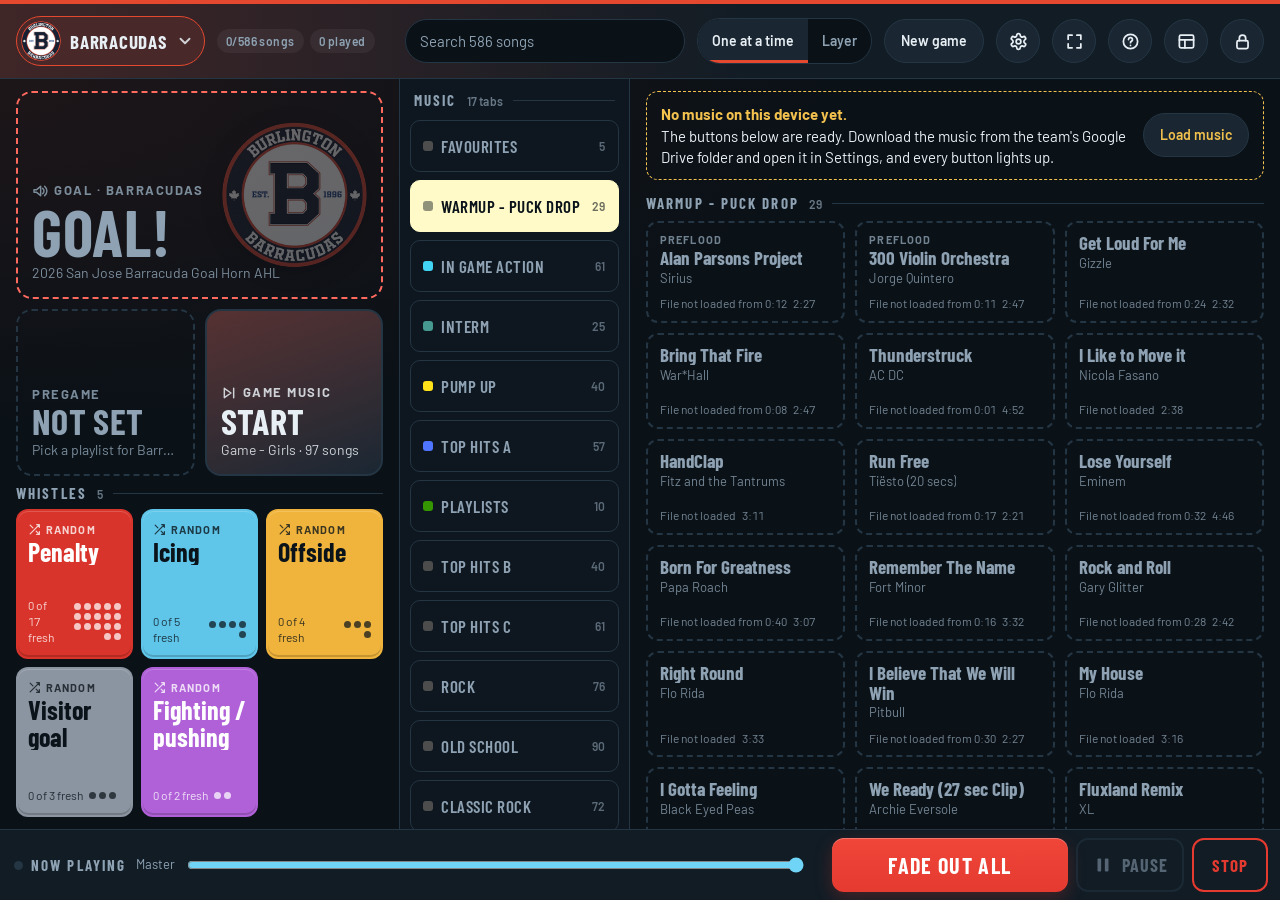
==== commit bc486b6a: "v3.7.0: Pause / Resume between Fade out all and Stop Holds everything that's playing with a quick fa" ====
--- a/index.html
+++ b/index.html
@@ -48,6 +48,7 @@
     <div id="dockList" class="dock-list"></div>
     <div class="dock-actions">
       <button id="fadeAll" class="fade-all">Fade out all</button>
+      <button id="pauseAll" class="pause-all" aria-label="Pause" title="Pause" disabled><svg viewBox="0 0 24 24" aria-hidden="true" class="solid"><rect x="6" y="5" width="4" height="14" rx="1"/><rect x="14" y="5" width="4" height="14" rx="1"/></svg><span>Pause</span></button>
       <button id="stopAll" class="stop-all">Stop</button>
     </div>
   </aside>
@@ -245,7 +246,7 @@
       <li>At the rink: connect Bluetooth first, then open the app.</li>
       <li>Tap <b>New game</b> twice to clear last game's “Played” marks.</li>
       <li>Pick the music under the <b>Whistles</b> (In Game Action, Warmup…), then tap a button to play it. Tap it again to fade it out. <b>Game music</b>: each tap plays the next song.</li>
-      <li><b>Fade out all</b> when the puck drops. <b>Stop</b> cuts everything at once.</li>
+      <li><b>Fade out all</b> when the puck drops. <b>Stop</b> cuts everything at once. <b>Pause</b> (between them) holds everything; tap it again to carry on.</li>
     </ol>
 
     <h3>Common questions</h3>
--- a/app.css
+++ b/app.css
@@ -922,3 +922,22 @@
   .gd-list-mode .gd-top .hero-k { font-size: 11px; }
   .gd-list-mode .gd-top .hero-pad.pl .hero-sub { display: none; }
 }
+
+/* ---------- 3.7: Pause / Resume between Fade out all and Stop ---------- */
+.dock-actions { grid-template-columns: 1fr auto auto; }
+.pause-all {
+  display: inline-flex; align-items: center; justify-content: center; gap: 8px;
+  min-width: 108px; padding: 0 14px; border-radius: var(--radius);
+  border: 2px solid var(--warn, #f2c14e); background: color-mix(in srgb, #f2c14e 14%, var(--bg)); color: #f2c14e;
+  font: 700 18px/1 var(--display); letter-spacing: .06em; text-transform: uppercase;
+}
+.pause-all svg.solid { width: 22px; height: 22px; fill: currentColor; stroke: none; }
+.pause-all.on { background: #f2c14e; color: #0b131a; }
+.pause-all:disabled { border-color: var(--line-solid); background: transparent; color: var(--muted); opacity: .55; }
+.card.paused { border-left-color: #f2c14e; }
+.card.paused .remain { color: #f2c14e; }
+.card.paused .remain::before { content: "Paused  "; font: 700 12px/1 var(--body); letter-spacing: .08em; text-transform: uppercase; vertical-align: middle; }
+@media (max-width: 560px) {
+  .pause-all { min-width: 0; width: 60px; padding: 0; }
+  .pause-all span { display: none; }
+}
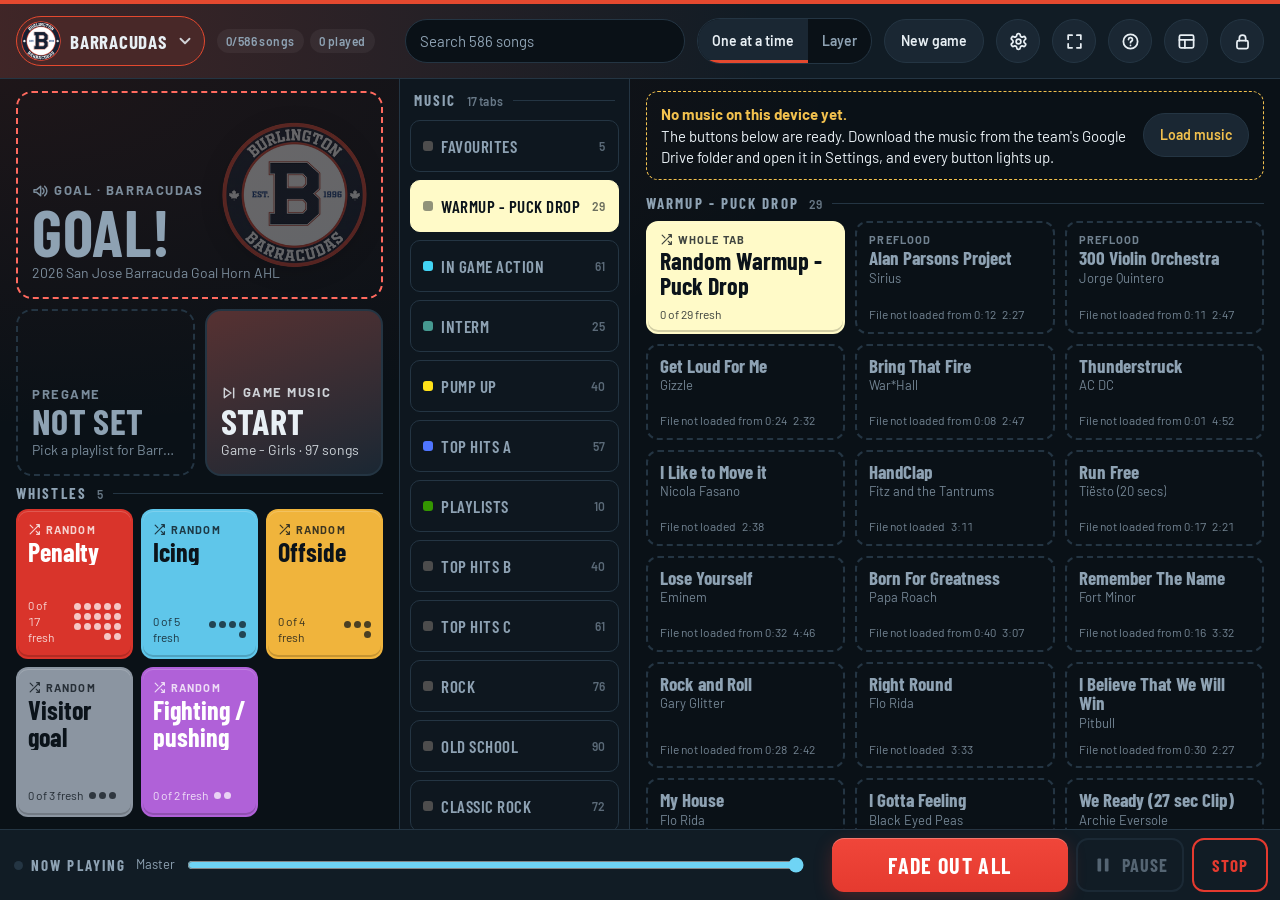
==== commit 0e47f86f: "v3.12.0: Random button first in every music tab (Landscape, Portrait, Classic) Plays a song from tha" ====
--- a/index.html
+++ b/index.html
@@ -143,6 +143,11 @@
     <div class="setting"><span>Playlist crossfade</span><span id="xfadeLenOut" class="num"></span>
       <input id="xfadeLen" type="range" min="0" max="10" step="0.5" aria-label="Playlist crossfade"></div>
     <label class="setting"><span>Skip songs already played this game</span><input id="skipPlayed" type="checkbox"></label>
+    <label class="setting"><span>Even out song volume<br><small>Plays loud and quiet songs at about the same level, using the volume fixes the organizer saved. Turn off to hear the songs exactly as they are.</small></span><input id="autoLevel" type="checkbox"></label>
+    <div id="levelRow" class="level-row" hidden>
+      <p class="hint">Organizers: check every song once and choose which ones get evened out. New songs you add are evened out by themselves.</p>
+      <div class="row"><button id="levelOpen" class="btn">Review song volume</button></div>
+    </div>
     </section>
 
     <section class="spanel" id="spanel-phone" role="tabpanel" aria-labelledby="stab-phone" data-panel="phone" hidden>
@@ -246,16 +251,22 @@
       <li>At the rink: connect Bluetooth first, then open the app.</li>
       <li>Tap <b>New game</b> twice to clear last game's “Played” marks.</li>
       <li>Pick the music under the <b>Whistles</b> (In Game Action, Warmup…), then tap a button to play it. Tap it again to fade it out. <b>Game music</b>: each tap plays the next song.</li>
+      <li>Want a surprise? The first button in each music tab is <b>Random</b> (for example <b>Random Interm</b>). It plays a song from that tab that hasn't played yet this game. Tap it again to fade it out.</li>
+      <li>Looking for one song? Type part of its name in <b>Search</b> at the top. GOAL! and the Whistles stay where they are, and the songs that match show where the music goes. Tap <b>Clear search</b> (or a music tab) to go back.</li>
       <li><b>Fade out all</b> when the puck drops. <b>Stop</b> cuts everything at once. <b>Pause</b> (between them) holds everything; tap it again to carry on.</li>
     </ol>
 
     <h3>Common questions</h3>
     <details><summary>Nothing plays.</summary>
       <p>Check the phone or tablet volume and the Master slider, and that Bluetooth is connected. Buttons with a dashed outline are songs not on this device yet: tap <b>Settings › Check for updates</b> on wifi.</p></details>
+    <details><summary>Some songs are much louder than others.</summary>
+      <p>Rinkside evens out the volume for you: loud songs are turned down and quiet ones turned up, so they play at about the same level. The organizer sets this up once (it's on unless <b>Settings › Playback › Even out song volume</b> is turned off). If one song still sounds wrong, tell your organizer which one.</p></details>
     <details><summary>The sound is a little late on the speaker.</summary>
       <p>Bluetooth always adds a short delay. Tap the goal horn as soon as the goal is scored. A cable to the sound system has no delay.</p></details>
     <details><summary>The screen turns off during the game.</summary>
       <p><b>iPhone / iPad:</b> Settings app › Display &amp; Brightness › Auto-Lock › the longest time. <b>Android:</b> Settings › Display › Screen timeout › the longest time.</p></details>
+    <details><summary>Rinkside didn't open, or says “Rinkside is starting…”</summary>
+      <p>Wait a few seconds: it tries again by itself. If it still doesn't open, tap <b>Try again</b>. Still stuck? Close Rinkside completely and open it again from its icon (<b>iPhone / iPad:</b> swipe up from the bottom and hold, then swipe Rinkside away; <b>Android:</b> tap the square or three-lines button, then swipe Rinkside away). Your music and buttons stay saved. Tell your organizer: the last line of this Help says what went wrong.</p></details>
     <details><summary>It says “A new version of Rinkside is ready.”</summary>
       <p>Tap <b>Update now</b> when nothing is playing (close Settings first). Your music, buttons and settings stay. Small fixes install by themselves; the screen may blink for a second.</p></details>
     <details><summary>The team button shows the wrong teams.</summary>
@@ -275,7 +286,7 @@
 
     <div id="helpOrganizer" hidden>
     <h3>For organizers</h3>
-    <p class="hint"><b>Settings › Publish</b> shows each place you can publish to and what changed. <b>Admin</b> (in the same tab) shows every team, who has access, and what needs attention. New songs you put in Drive get buttons when you tap Check for updates. To give a tab's new songs a colour (say, orange for Halloween): Edit › Tab settings › Colour for new buttons. To move a button, tap Edit, then press and hold it and drag. The full guide covers publishing, Admin and the layout file.</p>
+    <p class="hint"><b>Settings › Publish</b> shows each place you can publish to and what changed. <b>Admin</b> (in the same tab) shows every team, who has access, and what needs attention. New songs you put in Drive get buttons when you tap Check for updates. To give a tab's new songs a colour (say, orange for Halloween): Edit › Tab settings › Colour for new buttons. To move a button, tap Edit, then press and hold it and drag. <b>Even out volume</b>: new songs you add are measured and evened out by themselves. For the songs already there, do a one-time check: <b>Settings › Playback › Review song volume</b>, tap Measure, untick any you'd rather leave alone, tap Apply, then Publish. To change one song, tap it in Edit: tick or untick <b>Even out this button</b>, or use its Volume slider. The full guide covers publishing, Admin and the layout file.</p>
     </div>
 
     <details id="whatsNew" class="whats-new"><summary>What's new</summary><div id="notesList"></div>
--- a/app.css
+++ b/app.css
@@ -294,6 +294,8 @@
 .pad.is-missing .meta span:first-child::before { content: "File not loaded "; }
 .pad.playlist, .pad.next { box-shadow: inset 0 0 0 2px rgba(255,255,255,.22); }
 .pad.group .name { font-size: 30px; }
+.pad.tab-random .name { font-size: 24px; } /* 3.12: Random <tab> first in each music tab */
+.pad.tab-random .dots { display: none; }
 
 /* ---------- Dock (now playing) ---------- */
 .dock {
@@ -416,6 +418,8 @@
 body.editing .hero-pad { outline: 2px dashed rgba(242, 193, 78, .7); outline-offset: -4px; }
 .banner.edit { border-style: solid; background: rgba(242, 193, 78, .08); }
 .section-title .mini { margin-left: 8px; letter-spacing: 0; text-transform: none; font: 600 13px/1 var(--body); color: var(--text); }
+.search-title { color: var(--live); } /* 3.10 */
+.search-title .mini { min-height: 40px; }
 .add-tile {
   align-items: center; justify-content: center; text-align: center; gap: 4px;
   background: transparent; color: var(--warn); border: 2px dashed var(--warn); box-shadow: none;
@@ -530,6 +534,7 @@
   .pad { min-height: 88px; }
   .grid.big .pad .name { font-size: 21px; }
   .pad.group .name { font-size: 24px; }
+  .pad.tab-random .name { font-size: 20px; }
   .hero { gap: 8px; }
   .hero-pad { min-height: 118px; padding: 12px; }
   .hero-big { font-size: 50px; }
@@ -941,3 +946,33 @@
   .pause-all { min-width: 0; width: 60px; padding: 0; }
   .pause-all span { display: none; }
 }
+
+/* 3.8: Even out volume */
+.setting small { color: var(--muted); font-size: 13px; line-height: 1.35; }
+.level-row { border-top: 1px solid var(--line-solid); margin-top: 8px; padding-top: 8px; }
+.level-box { display: grid; gap: 6px; }
+.level-box .hint { margin: 0; }
+.mini.check { gap: 8px; cursor: pointer; }
+.mini.check input { width: 18px; height: 18px; margin: 0; accent-color: var(--live); }
+.mini:disabled { opacity: .5; }
+.steps-mini { margin: 0 0 10px; padding-left: 22px; color: var(--muted); font-size: 13px; line-height: 1.5; }
+.lvl-head { display: flex; flex-wrap: wrap; align-items: center; gap: 8px 12px; margin: 10px 0 6px; }
+.lvl-key { display: inline-flex; align-items: center; gap: 6px; color: var(--muted); font-size: 12px; }
+.lvl-key b { width: 2px; height: 14px; background: var(--text); }
+.lvl-list { list-style: none; margin: 0; padding: 0; display: grid; gap: 4px; }
+.lvl-row { display: grid; grid-template-columns: minmax(0, 1.2fr) minmax(70px, 1fr) minmax(0, 1.3fr); align-items: center; gap: 10px;
+  background: var(--bg); border: 1px solid var(--line-solid); border-radius: 8px; padding: 6px 10px; }
+.lvl-row.none { opacity: .7; }
+.lvl-pick { display: flex; align-items: center; gap: 10px; min-width: 0; cursor: pointer; min-height: 32px; }
+.lvl-pick input { width: 20px; height: 20px; margin: 0; flex: none; accent-color: var(--live); }
+.lvl-name { font-size: 14px; font-weight: 600; overflow-wrap: anywhere; }
+.lvl-name small { color: var(--muted); font-weight: 400; }
+.lvl-bar { position: relative; height: 8px; border-radius: 4px; background: var(--line-solid); }
+.lvl-bar i { position: absolute; left: 0; top: 0; bottom: 0; border-radius: 4px; }
+.lvl-bar b { position: absolute; top: -4px; width: 2px; height: 16px; background: var(--text); }
+.lvl-fix { font-size: 13px; color: var(--muted); }
+.lvl-apply { position: sticky; bottom: 0; background: var(--panel); padding: 10px 0 2px; margin-top: 8px; }
+@media (max-width: 560px) {
+  .lvl-row { grid-template-columns: minmax(0, 1fr) 80px; }
+  .lvl-fix { grid-column: 1 / -1; padding-left: 30px; }
+}
